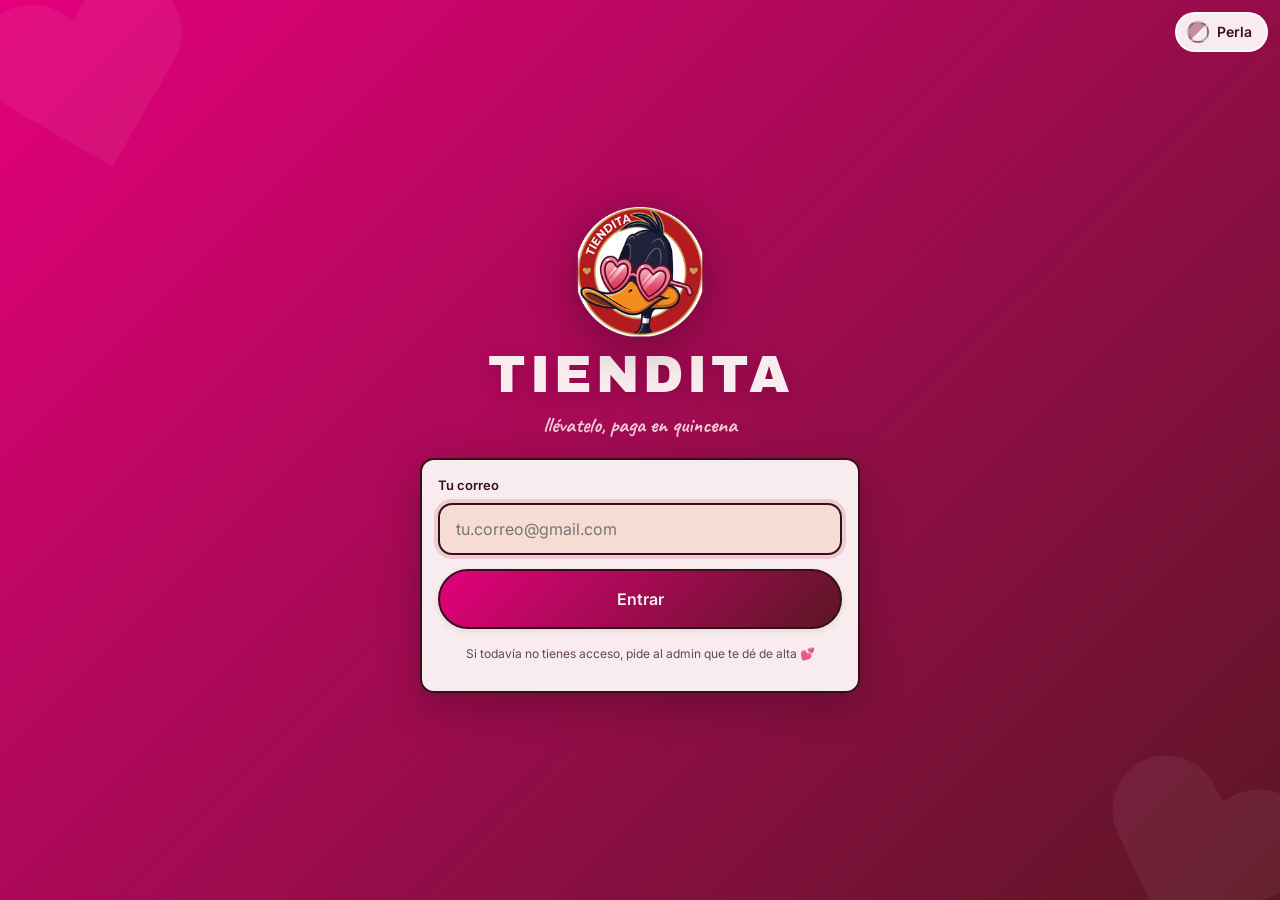
==== docs/index.html @ c00f92b4 "Boton Color como toggle directo Perla/Diamante Co-Authored-By: Claude Sonnet 5.5 <noreply@anthropic." ====
<!DOCTYPE html>
<html lang="es-MX">
<head>
  <meta charset="UTF-8">
  <meta name="color-scheme" content="only light">
  <meta name="darkreader-lock">
  <meta name="viewport" content="width=device-width, initial-scale=1, viewport-fit=cover">
  <meta name="theme-color" content="#5B1624">
  <meta name="description" content="Tiendita - acceso para empleados">
  <title>Tiendita</title>
  <link rel="manifest" href="./manifest.json">
  <link rel="icon" type="image/png" href="./logo-192.png">
  <link rel="apple-touch-icon" href="./logo-180.png">
  <link rel="stylesheet" href="./styles.css?v=20" data-tema-css="perla">
  <link rel="stylesheet" href="./styles-diamante.css?v=20" data-tema-css="diamante" media="not all">
  <script src="./tema.js?v=2"></script>
</head>
<body>
  <span data-tema-boton data-flotante></span>

  <div class="login">

    <div class="login__brand">
      <img src="./logo-192.png" alt="" class="login__logo">
      <div class="login__name">TIENDITA</div>
      <div class="login__tagline">llévatelo, paga en quincena</div>
    </div>

    <div class="card login__card">

      <div id="errorBox" class="login__error"></div>

      <label for="email" class="label">Tu correo</label>
      <input
        id="email"
        type="email"
        class="input"
        placeholder="tu.correo@gmail.com"
        autocomplete="email"
        inputmode="email"
        spellcheck="false"
        autocapitalize="off">

      <div id="claveCaja" hidden>
        <div style="height:14px"></div>
        <label for="clave" class="label">Contraseña</label>
        <input id="clave" type="password" class="input" autocomplete="current-password">
      </div>

      <div style="height:14px"></div>

      <button id="btnLogin" class="btn btn--rojo btn--big btn--full">
        Entrar
      </button>

      <p class="login__hint">
        Si todavía no tienes acceso, pide al admin que te dé de alta 💕
      </p>
    </div>

  </div>

  <script src="./api.js?v=12"></script>
  <script src="./app.js?v=13"></script>
  <script>
    tiendita.redirectIfLogged();

    const input    = document.getElementById('email');
    const btn      = document.getElementById('btnLogin');
    const errorBox = document.getElementById('errorBox');
    const claveCaja  = document.getElementById('claveCaja');
    const claveInput = document.getElementById('clave');

    function showError(msg) {
      errorBox.textContent = msg;
      errorBox.classList.add('is-visible');
      input.classList.add('input--error');
    }
    function clearError() {
      errorBox.classList.remove('is-visible');
      input.classList.remove('input--error');
    }

    async function intentarLogin() {
      const email = input.value.trim().toLowerCase();
      if (!email || !email.includes('@') || !email.includes('.')) {
        showError('Pon un correo válido.');
        return;
      }
      clearError();
      btn.disabled = true;
      const originalText = btn.textContent;
      btn.textContent = 'Entrando...';

      const clave = claveInput.value;
      const res = await api.login(email, clave || undefined);

      if (!res.ok && res.code === 'NEEDS_PIN') {
        // Correo de administración: pide la contraseña en la misma pantalla.
        claveCaja.hidden = false;
        claveInput.focus();
        btn.disabled = false;
        btn.textContent = originalText;
        return;
      }
      if (res.ok && res.usuario && res.usuario.rol === 'admin' && res.token) {
        // Admin: entra al panel de administración.
        try {
          localStorage.setItem('tiendita.sesion.v2', JSON.stringify({ token: res.token, usuario: res.usuario, permisos: res.permisos || [] }));
        } catch (_) {}
        try { tiendita.setSession(res.usuario); } catch (_) {}
        try { TiendiTema.alEntrar(res.usuario.correo); } catch (_) {}
        window.location.href = './admin/';
      } else if (res.ok) {
        tiendita.setSession(res.usuario);
        try { TiendiTema.alEntrar(res.usuario.correo); } catch (_) {}
        window.location.href = './catalogo.html';
      } else {
        showError(res.error || 'No se pudo iniciar sesión.');
        btn.disabled = false;
        btn.textContent = originalText;
      }
    }

    btn.addEventListener('click', intentarLogin);
    input.addEventListener('keydown', (e) => { if (e.key === 'Enter') intentarLogin(); });
    claveInput.addEventListener('keydown', (e) => { if (e.key === 'Enter') intentarLogin(); });
    input.addEventListener('input', clearError);
    input.focus();
  </script>

</body>
</html>
---- docs/styles.css ----
/* ============================================================
   TIENDITA — Sistema de estilos v2
   Paleta rebalanceada: rosa protagonista, rojo de acento, fondos crema rosado
   Display: Archivo Black (chunky)
   Script:  Caveat (acentos cute, taglines)
   Body:    Inter
   Responsive: mobile-first, 640px tablet, 1024px desktop
   Safe-area: env() insets para iPhone
   ============================================================ */

@import url('https://fonts.googleapis.com/css2?family=Archivo+Black&family=Caveat:wght@500;700&family=Inter:wght@400;500;600;700&display=swap');

:root {
  /* paleta */
  --rojo:        #E62027;
  --rojo-dark:   #B0181E;
  --rosa:        #FF6B9D;
  --rosa-light:  #FFB3C1;
  --rosa-soft:   #FFD6E0;
  --rosa-cream:  #FFF1F4;
  --rosa-text:   #4B1528;
  --vino:        #6B0F2A;
  --negro:       #1A1A1A;
  --gris:        #6B7280;
  --gris-claro:  #F3F4F6;
  --blanco:      #FFFFFF;
  --crema:       #FFFAFB;
  --warn:        #FCD34D;
  --warn-text:   #92400E;
  --ok:          #10B981;

  /* gradientes */
  --grad-hero:    linear-gradient(135deg, #FF6B9D 0%, #E62027 100%);
  --grad-rosa:    linear-gradient(135deg, #FFB3C1 0%, #FF6B9D 100%);
  --grad-bg:      linear-gradient(180deg, #FFFAFB 0%, #FFF1F4 100%);
  --grad-card:    linear-gradient(180deg, #FFFFFF 0%, #FFFAFB 100%);

  /* sombras */
  --shadow-sm:    0 2px 6px rgba(255, 107, 157, 0.10);
  --shadow-md:    0 6px 18px rgba(255, 107, 157, 0.15);
  --shadow-pop:   0 8px 28px rgba(255, 107, 157, 0.28);
  --shadow-red:   0 8px 24px rgba(230, 32, 39, 0.20);

  /* tipografias */
  --fuente-display: 'Archivo Black', 'Anton', system-ui, sans-serif;
  --fuente-script:  'Caveat', cursive;
  --fuente-body:    'Inter', system-ui, -apple-system, sans-serif;

  /* radios */
  --r-sm:   8px;
  --r-md:   14px;
  --r-lg:   22px;
  --r-pill: 999px;

  /* espacios */
  --s-1:  4px;
  --s-2:  8px;
  --s-3:  12px;
  --s-4:  16px;
  --s-5:  24px;
  --s-6:  32px;
  --s-7:  48px;

  /* safe area */
  --safe-top:    env(safe-area-inset-top, 0px);
  --safe-bottom: env(safe-area-inset-bottom, 0px);
  --safe-left:   env(safe-area-inset-left, 0px);
  --safe-right:  env(safe-area-inset-right, 0px);
}

/* ---- reset ---- */
*, *::before, *::after { box-sizing: border-box; }
html, body { margin: 0; padding: 0; }
body {
  font-family: var(--fuente-body);
  font-size: 16px;
  line-height: 1.5;
  color: var(--negro);
  background: var(--grad-bg);
  background-attachment: fixed;
  -webkit-font-smoothing: antialiased;
  text-rendering: optimizeLegibility;
}
img, svg { max-width: 100%; display: block; }
button { font: inherit; cursor: pointer; background: none; border: none; color: inherit; }
input, textarea, select, button { font-family: inherit; }
a { color: inherit; }

.script { font-family: var(--fuente-script); font-weight: 700; line-height: 1; }
.display {
  font-family: var(--fuente-display);
  letter-spacing: 0.5px;
  font-weight: normal;
  line-height: 1;
}

/* ============================================================
   LAYOUT BASE
   ============================================================ */

.page {
  min-height: 100dvh;
  display: flex;
  flex-direction: column;
}

/* ---- header con gradiente rosa→rojo ---- */
.app-header {
  background: var(--grad-hero);
  border-bottom: 3px solid var(--negro);
  padding: calc(var(--safe-top) + var(--s-3)) var(--s-4) var(--s-3);
  display: flex;
  align-items: center;
  justify-content: space-between;
  gap: var(--s-3);
  position: sticky;
  top: 0;
  z-index: 10;
  box-shadow: var(--shadow-red);
}
.app-header__brand {
  display: flex;
  align-items: center;
  gap: var(--s-2);
  color: var(--blanco);
  text-decoration: none;
  flex-shrink: 0;
}

/* tabs de navegación en el header (visibles en todas las pantallas) */
.app-header__nav {
  display: flex;
  gap: 4px;
  margin-left: auto;
  margin-right: var(--s-3);
}
.app-header__tab {
  padding: 8px 14px;
  border-radius: var(--r-pill);
  font-size: 13px;
  font-weight: 600;
  color: var(--blanco);
  text-decoration: none;
  background: transparent;
  border: 2px solid transparent;
  transition: background 0.15s ease, border-color 0.15s ease;
  white-space: nowrap;
}
.app-header__tab:hover {
  background: rgba(255, 255, 255, 0.15);
}
.app-header__tab--active {
  background: var(--blanco);
  color: var(--vino);
  border-color: var(--blanco);
}
@media (max-width: 480px) {
  /* en móvil chico esconde las tabs (queda el bottomnav) */
  .app-header__nav { display: none; }
}
.app-header__logo {
  width: 40px;
  height: 40px;
  flex-shrink: 0;
}
.app-header__name {
  font-family: var(--fuente-display);
  color: var(--blanco);
  font-size: 22px;
  letter-spacing: 2px;
}
.app-header__heart {
  color: var(--rosa-soft);
  font-size: 22px;
  line-height: 1;
  animation: heartbeat 1.6s ease-in-out infinite;
}
@keyframes heartbeat {
  0%, 100%  { transform: scale(1); }
  10%, 30%  { transform: scale(1.15); }
  20%       { transform: scale(0.95); }
}
.app-header__actions {
  display: flex;
  align-items: center;
  gap: var(--s-2);
}

/* pills (usuario, deuda, status) */
.pill {
  display: inline-flex;
  align-items: center;
  gap: var(--s-1);
  padding: 5px 12px;
  border-radius: var(--r-pill);
  font-size: 12px;
  font-weight: 500;
  background: var(--blanco);
  color: var(--negro);
  border: 2px solid var(--negro);
}
.pill--rosa     { background: var(--rosa-soft); color: var(--vino); }
.pill--blanca   { background: var(--blanco); color: var(--vino); border-color: var(--blanco); }
.pill--negro    { background: var(--negro); color: var(--blanco); }
.pill--warn     { background: var(--warn); color: var(--warn-text); }

/* ---- main ---- */
.app-main {
  flex: 1;
  padding: var(--s-4);
  padding-left:  max(var(--s-4), var(--safe-left));
  padding-right: max(var(--s-4), var(--safe-right));
}

/* ---- bottom nav (mobile/tablet) ---- */
.app-bottomnav {
  position: sticky;
  bottom: 0;
  background: var(--blanco);
  border-top: 3px solid var(--negro);
  padding: var(--s-2) var(--s-2) calc(var(--safe-bottom) + var(--s-2));
  display: flex;
  justify-content: space-around;
  gap: var(--s-2);
  z-index: 10;
}
.app-bottomnav__item {
  flex: 1;
  text-align: center;
  text-decoration: none;
  color: var(--negro);
  padding: var(--s-2);
  border-radius: var(--r-md);
  font-size: 12px;
  font-weight: 500;
  transition: background 0.15s ease;
}
.app-bottomnav__item:hover { background: var(--rosa-cream); }
.app-bottomnav__item--active {
  background: var(--grad-hero);
  color: var(--blanco);
}
.app-bottomnav__ico { font-size: 22px; display: block; margin-bottom: 2px; }

/* ============================================================
   COMPONENTES
   ============================================================ */

.card {
  background: var(--blanco);
  border: 2px solid var(--negro);
  border-radius: var(--r-md);
  padding: var(--s-4);
  box-shadow: var(--shadow-sm);
}
.card--soft { background: var(--rosa-cream); }

/* ---- botones ---- */
.btn {
  display: inline-flex;
  align-items: center;
  justify-content: center;
  gap: var(--s-2);
  padding: 12px 20px;
  border-radius: var(--r-pill);
  border: 2px solid var(--negro);
  background: var(--blanco);
  color: var(--negro);
  font-weight: 600;
  font-size: 14px;
  text-decoration: none;
  transition: transform 0.12s ease, box-shadow 0.12s ease;
  white-space: nowrap;
  position: relative;
}
.btn:hover     { transform: translateY(-2px); box-shadow: var(--shadow-md); }
.btn:active    { transform: translateY(0); }
.btn:disabled  { opacity: 0.5; cursor: not-allowed; transform: none; box-shadow: none; }

.btn--primary  {
  background: var(--grad-rosa);
  color: var(--rosa-text);
  box-shadow: var(--shadow-sm);
}
.btn--primary:hover { box-shadow: var(--shadow-pop); }

.btn--rojo     {
  background: var(--grad-hero);
  color: var(--blanco);
  box-shadow: var(--shadow-sm);
}
.btn--rojo:hover { box-shadow: var(--shadow-red); }

.btn--big      { padding: 16px 28px; font-size: 16px; }
.btn--full     { width: 100%; }
.btn--ghost    { background: transparent; box-shadow: none; }
.btn--tiny     { padding: 6px 14px; font-size: 12px; }

/* ---- input ---- */
.input {
  width: 100%;
  padding: 14px 16px;
  border-radius: var(--r-md);
  border: 2px solid var(--negro);
  background: var(--blanco);
  font-size: 16px; /* evita zoom en iOS */
  color: var(--negro);
  transition: box-shadow 0.15s ease, background 0.15s ease;
}
.input:focus {
  outline: none;
  background: var(--rosa-cream);
  box-shadow: 0 0 0 4px var(--rosa-soft);
}
.input--error {
  border-color: var(--rojo);
  background: #FEF2F2;
}
.label {
  display: block;
  font-size: 13px;
  font-weight: 600;
  margin-bottom: var(--s-2);
  color: var(--negro);
}

/* ---- toast ---- */
.toast {
  position: fixed;
  bottom: calc(var(--safe-bottom) + 90px);
  left: 50%;
  transform: translateX(-50%) translateY(20px);
  padding: 12px 22px;
  border-radius: var(--r-pill);
  background: var(--negro);
  color: var(--blanco);
  font-weight: 500;
  font-size: 14px;
  opacity: 0;
  transition: opacity 0.3s ease, transform 0.3s ease;
  z-index: 100;
  max-width: 90vw;
  text-align: center;
  box-shadow: var(--shadow-md);
}
.toast--visible { opacity: 1; transform: translateX(-50%) translateY(0); }
.toast--error   { background: var(--rojo); }
.toast--warn    { background: var(--warn); color: var(--warn-text); }
.toast--ok      { background: var(--negro); }

/* ---- indicador online/offline ---- */
.net-banner {
  position: fixed;
  top: calc(var(--safe-top) + 8px);
  left: 50%;
  transform: translateX(-50%) translateY(-100px);
  padding: 8px 16px;
  border-radius: var(--r-pill);
  background: var(--warn);
  color: var(--warn-text);
  font-size: 13px;
  font-weight: 600;
  z-index: 200;
  transition: transform 0.3s ease;
  border: 2px solid var(--negro);
}
.net-banner.is-visible { transform: translateX(-50%) translateY(0); }

/* ============================================================
   PANTALLA LOGIN
   ============================================================ */

.login {
  flex: 1;
  display: flex;
  flex-direction: column;
  justify-content: center;
  align-items: center;
  padding: var(--s-5) var(--s-4);
  padding-top: calc(var(--safe-top) + var(--s-5));
  padding-bottom: calc(var(--safe-bottom) + var(--s-5));
  background: var(--grad-hero);
  min-height: 100dvh;
  position: relative;
  overflow: hidden;
}
/* decoración: corazones de fondo sutilísimos */
.login::before, .login::after {
  content: '♥';
  position: absolute;
  color: rgba(255, 255, 255, 0.06);
  font-size: 240px;
  line-height: 1;
}
.login::before { top: -40px; left: -30px; transform: rotate(-15deg); }
.login::after  { bottom: -80px; right: -40px; transform: rotate(20deg); }

.login__brand {
  text-align: center;
  margin-bottom: var(--s-6);
  position: relative;
  z-index: 1;
}
.login__logo {
  width: 150px;
  height: 150px;
  margin: 0 auto var(--s-4);
  filter: drop-shadow(0 8px 24px rgba(0, 0, 0, 0.35));
  animation: float 4s ease-in-out infinite;
}
@keyframes float {
  0%, 100% { transform: translateY(0); }
  50%      { transform: translateY(-8px); }
}
.login__name {
  font-family: var(--fuente-display);
  color: var(--blanco);
  font-size: 52px;
  letter-spacing: 4px;
  line-height: 1;
  text-shadow: 0 4px 16px rgba(0, 0, 0, 0.15);
}
.login__tagline {
  color: var(--rosa-soft);
  font-family: var(--fuente-script);
  font-size: 26px;
  font-weight: 700;
  margin-top: var(--s-3);
}
.login__card {
  width: 100%;
  max-width: 380px;
  position: relative;
  z-index: 1;
  box-shadow: 0 12px 40px rgba(0, 0, 0, 0.25);
}
.login__error {
  background: #FEF2F2;
  border: 2px solid var(--rojo-dark);
  color: var(--rojo-dark);
  padding: var(--s-3);
  border-radius: var(--r-md);
  font-size: 14px;
  margin-bottom: var(--s-3);
  display: none;
  font-weight: 500;
}
.login__error.is-visible { display: block; }
.login__hint {
  font-size: 12px;
  color: var(--gris);
  margin-top: var(--s-4);
  text-align: center;
  line-height: 1.5;
}

/* ============================================================
   PANTALLA CATALOGO
   ============================================================ */

.catalogo-top {
  display: flex;
  flex-direction: column;
  gap: var(--s-3);
  margin-bottom: var(--s-4);
}
.catalogo__title {
  font-family: var(--fuente-display);
  font-size: 26px;
  letter-spacing: 1px;
  margin: 0;
  display: flex;
  align-items: baseline;
  gap: var(--s-2);
}
.catalogo__title-script {
  font-family: var(--fuente-script);
  font-size: 24px;
  color: var(--rosa);
  letter-spacing: 0;
}

.search-bar {
  position: relative;
}
.search-bar input {
  width: 100%;
  padding: 12px 16px 12px 44px;
  border-radius: var(--r-pill);
  border: 2px solid var(--negro);
  font-size: 15px;
  background: var(--blanco);
}
.search-bar input:focus {
  outline: none;
  background: var(--rosa-cream);
  box-shadow: 0 0 0 4px var(--rosa-soft);
}
.search-bar__icon {
  position: absolute;
  left: 16px;
  top: 50%;
  transform: translateY(-50%);
  font-size: 18px;
  color: var(--gris);
  pointer-events: none;
}

.catalogo__filtros {
  display: flex;
  gap: var(--s-2);
  overflow-x: auto;
  padding-bottom: var(--s-2);
  margin: 0 calc(-1 * var(--s-4));
  padding-left: var(--s-4);
  padding-right: var(--s-4);
  scrollbar-width: none;
}
.catalogo__filtros::-webkit-scrollbar { display: none; }
.chip {
  padding: 7px 16px;
  border-radius: var(--r-pill);
  border: 2px solid var(--negro);
  background: var(--blanco);
  color: var(--negro);
  font-size: 13px;
  font-weight: 600;
  white-space: nowrap;
  cursor: pointer;
  transition: all 0.15s ease;
}
.chip:hover    { background: var(--rosa-cream); }
.chip--active  { background: var(--negro); color: var(--blanco); }

.catalogo {
  display: grid;
  grid-template-columns: repeat(auto-fill, minmax(260px, 1fr));
  gap: var(--s-3);
  padding-bottom: 110px;
}

.product {
  background: var(--grad-card);
  border: 2px solid var(--negro);
  border-radius: var(--r-md);
  padding: var(--s-3);
  display: flex;
  gap: var(--s-3);
  align-items: center;
  position: relative;
  transition: transform 0.15s ease, box-shadow 0.15s ease;
}
.product:hover {
  transform: translateY(-2px);
  box-shadow: var(--shadow-md);
}
.product__icon {
  width: 56px;
  height: 56px;
  border-radius: var(--r-md);
  display: flex;
  align-items: center;
  justify-content: center;
  flex-shrink: 0;
  font-size: 30px;
  border: 2px solid var(--negro);
}
.product__icon--rojo  { background: var(--grad-hero); color: var(--blanco); }
.product__icon--rosa  { background: var(--grad-rosa); color: var(--rosa-text); }
.product__info { flex: 1; min-width: 0; }
.product__name {
  font-weight: 600;
  font-size: 14px;
  line-height: 1.3;
}
.product__meta {
  font-size: 11px;
  color: var(--gris);
  margin-top: 3px;
  font-weight: 500;
}
.product__meta--bajo    { color: var(--rojo); }
.product__meta--agotado { color: var(--gris); }

.product__badge {
  position: absolute;
  top: -8px;
  left: 12px;
  font-family: var(--fuente-display);
  font-size: 10px;
  letter-spacing: 1px;
  padding: 3px 10px;
  border-radius: var(--r-pill);
  border: 2px solid var(--negro);
  background: var(--warn);
  color: var(--warn-text);
}
.product__badge--agotado { background: var(--gris-claro); color: var(--gris); }

.product__action {
  display: flex;
  flex-direction: column;
  align-items: flex-end;
  gap: var(--s-1);
}
.product__price {
  font-family: var(--fuente-display);
  font-size: 22px;
  color: var(--rojo);
  line-height: 1;
}

/* animacion bounce al "Llevar" */
@keyframes bounce {
  0%   { transform: scale(1); }
  50%  { transform: scale(1.12); }
  100% { transform: scale(1); }
}
.btn--bounce { animation: bounce 0.35s ease; }

/* ---- skeleton loaders ---- */
.skeleton {
  background: linear-gradient(90deg, var(--rosa-cream) 0%, var(--rosa-soft) 50%, var(--rosa-cream) 100%);
  background-size: 200% 100%;
  animation: shimmer 1.4s infinite;
  border-radius: var(--r-md);
}
@keyframes shimmer {
  0%   { background-position: 200% 0; }
  100% { background-position: -200% 0; }
}
.product-skeleton {
  background: var(--blanco);
  border: 2px solid var(--negro);
  border-radius: var(--r-md);
  padding: var(--s-3);
  display: flex;
  gap: var(--s-3);
  align-items: center;
}
.product-skeleton__icon { width: 56px; height: 56px; border-radius: var(--r-md); }
.product-skeleton__info { flex: 1; }
.product-skeleton__line { height: 12px; margin-bottom: 6px; border-radius: 4px; }
.product-skeleton__line--short { width: 50%; }
.product-skeleton__price { width: 60px; height: 24px; border-radius: 4px; }

/* ---- carrito flotante ---- */
.cart-bar {
  position: fixed;
  bottom: calc(var(--safe-bottom) + var(--s-3));
  left: var(--s-3);
  right: var(--s-3);
  background: var(--negro);
  border-radius: var(--r-md);
  padding: var(--s-3) var(--s-4);
  display: flex;
  justify-content: space-between;
  align-items: center;
  gap: var(--s-3);
  z-index: 20;
  border: 2px solid var(--negro);
  transform: translateY(160%);
  transition: transform 0.3s cubic-bezier(0.22, 1.5, 0.36, 1);
  box-shadow: var(--shadow-pop);
}
.cart-bar.is-visible { transform: translateY(0); }
.cart-bar__label {
  color: var(--rosa-soft);
  font-size: 11px;
  font-weight: 600;
  letter-spacing: 1.5px;
  text-transform: uppercase;
}
.cart-bar__total {
  font-family: var(--fuente-display);
  color: var(--blanco);
  font-size: 24px;
  line-height: 1;
  margin-top: 2px;
}

/* ---- modal carrito (bottom sheet) ---- */
.sheet-backdrop {
  position: fixed;
  inset: 0;
  background: rgba(26, 26, 26, 0.55);
  z-index: 50;
  display: none;
  align-items: flex-end;
  justify-content: center;
  backdrop-filter: blur(2px);
  -webkit-backdrop-filter: blur(2px);
}
.sheet-backdrop.is-visible { display: flex; }
.sheet {
  background: var(--blanco);
  border-top-left-radius: var(--r-lg);
  border-top-right-radius: var(--r-lg);
  border-top: 3px solid var(--negro);
  width: 100%;
  max-width: 600px;
  max-height: 85dvh;
  overflow-y: auto;
  padding: var(--s-5) var(--s-4) calc(var(--safe-bottom) + var(--s-4));
  animation: slide-up 0.28s cubic-bezier(0.22, 1.5, 0.36, 1);
}
@keyframes slide-up {
  from { transform: translateY(100%); }
  to   { transform: translateY(0); }
}
.sheet__title {
  font-family: var(--fuente-display);
  font-size: 24px;
  margin: 0 0 var(--s-4);
  letter-spacing: 1px;
  display: flex;
  align-items: baseline;
  gap: var(--s-2);
}
.sheet__title-script {
  font-family: var(--fuente-script);
  font-size: 22px;
  color: var(--rosa);
  letter-spacing: 0;
}
.sheet__item {
  display: flex;
  justify-content: space-between;
  align-items: center;
  padding: var(--s-3) 0;
  border-bottom: 1px dashed var(--rosa-light);
}
.sheet__item:last-of-type { border-bottom: none; }
.sheet__qty {
  display: flex;
  align-items: center;
  gap: var(--s-2);
}
.sheet__qty-btn {
  width: 34px;
  height: 34px;
  border-radius: var(--r-pill);
  border: 2px solid var(--negro);
  background: var(--blanco);
  font-size: 18px;
  font-weight: 600;
  display: inline-flex;
  align-items: center;
  justify-content: center;
  transition: background 0.15s ease;
}
.sheet__qty-btn:hover { background: var(--rosa-cream); }
.sheet__total {
  display: flex;
  justify-content: space-between;
  align-items: baseline;
  padding: var(--s-4) var(--s-3);
  margin-top: var(--s-3);
  background: var(--rosa-cream);
  border: 2px solid var(--negro);
  border-radius: var(--r-md);
}
.sheet__total-label { font-weight: 600; font-size: 14px; }
.sheet__total-value {
  font-family: var(--fuente-display);
  font-size: 30px;
  color: var(--rojo);
}

/* ============================================================
   PANTALLA PERFIL
   ============================================================ */

.perfil__hero {
  background: var(--grad-hero);
  color: var(--blanco);
  border-radius: var(--r-md);
  padding: var(--s-5) var(--s-4);
  margin-bottom: var(--s-4);
  border: 2px solid var(--negro);
  position: relative;
  overflow: hidden;
  box-shadow: var(--shadow-red);
}
.perfil__hero::before {
  content: '♥';
  position: absolute;
  top: -20px;
  right: -10px;
  font-size: 140px;
  color: rgba(255, 255, 255, 0.10);
  line-height: 1;
}
.perfil__greet {
  font-family: var(--fuente-script);
  font-size: 22px;
  color: var(--rosa-soft);
  margin-bottom: 4px;
  position: relative;
  z-index: 1;
}
.perfil__nombre {
  font-family: var(--fuente-display);
  font-size: 30px;
  letter-spacing: 1px;
  margin: 0 0 var(--s-1);
  position: relative;
  z-index: 1;
}
.perfil__correo {
  font-size: 13px;
  opacity: 0.92;
  position: relative;
  z-index: 1;
}

.debt {
  margin-bottom: 0;
}
.debt__label {
  font-size: 11px;
  font-weight: 600;
  letter-spacing: 1.5px;
  text-transform: uppercase;
  color: var(--gris);
  margin-bottom: var(--s-1);
}
.debt__value {
  font-family: var(--fuente-display);
  font-size: 40px;
  color: var(--rojo);
  line-height: 1;
}
.debt__value--cero { color: var(--ok); }
.debt__limit {
  font-size: 13px;
  color: var(--gris);
  margin-top: var(--s-2);
}
.debt__bar {
  height: 14px;
  background: var(--rosa-cream);
  border-radius: var(--r-pill);
  border: 2px solid var(--negro);
  overflow: hidden;
  margin-top: var(--s-3);
}
.debt__bar-fill {
  height: 100%;
  background: var(--grad-rosa);
  transition: width 0.6s cubic-bezier(0.22, 1, 0.36, 1);
}
.debt__bar-fill--alto { background: var(--grad-hero); }
.debt__note {
  font-size: 13px;
  color: var(--gris);
  margin-top: var(--s-3);
  line-height: 1.5;
}
.debt__note--cerca {
  background: #FEF3C7;
  border: 2px solid var(--warn);
  color: var(--warn-text);
  padding: 10px 14px;
  border-radius: var(--r-md);
  font-weight: 500;
}

/* Stats grid (Total gastado / Este mes / Favorito) */
.stats {
  display: grid;
  grid-template-columns: repeat(3, 1fr);
  gap: var(--s-2);
  margin-top: var(--s-4);
  padding-top: var(--s-3);
  border-top: 1px dashed var(--rosa-light);
}
.stat {
  text-align: center;
  padding: var(--s-2);
  background: var(--rosa-cream);
  border-radius: var(--r-md);
  border: 1px solid var(--rosa-soft);
}
.stat__label {
  font-size: 10px;
  font-weight: 600;
  letter-spacing: 1px;
  text-transform: uppercase;
  color: var(--gris);
  margin-bottom: 4px;
}
.stat__value {
  font-family: var(--fuente-display);
  font-size: 18px;
  color: var(--rojo);
  line-height: 1.1;
}
.stat__value--small { font-size: 12px; font-family: var(--fuente-body); font-weight: 600; color: var(--negro); }

.section-title {
  font-family: var(--fuente-display);
  font-size: 20px;
  margin: var(--s-5) 0 var(--s-3);
  letter-spacing: 1px;
  display: flex;
  align-items: baseline;
  gap: var(--s-2);
}
.section-title-script {
  font-family: var(--fuente-script);
  font-size: 22px;
  color: var(--rosa);
  letter-spacing: 0;
}

.history__item {
  background: var(--blanco);
  border: 2px solid var(--negro);
  border-radius: var(--r-md);
  padding: var(--s-3);
  margin-bottom: var(--s-2);
  display: flex;
  justify-content: space-between;
  align-items: center;
  gap: var(--s-3);
  transition: transform 0.15s ease;
}
.history__item:hover { transform: translateX(2px); }
.history__producto { font-weight: 600; font-size: 14px; }
.history__fecha    { font-size: 11px; color: var(--gris); margin-top: 2px; }
.history__monto {
  font-family: var(--fuente-display);
  color: var(--rojo);
  font-size: 18px;
}

/* ---- formulario sugerencia ---- */
.sugerencia-form select,
.sugerencia-form textarea {
  width: 100%;
  padding: 12px 14px;
  border-radius: var(--r-md);
  border: 2px solid var(--negro);
  font-size: 16px;
  background: var(--blanco);
  font-family: inherit;
  color: var(--negro);
}
.sugerencia-form select:focus,
.sugerencia-form textarea:focus {
  outline: none;
  background: var(--rosa-cream);
  box-shadow: 0 0 0 3px var(--rosa-soft);
}
.sugerencia-form select { margin-bottom: var(--s-3); }
.sugerencia-form textarea { min-height: 90px; resize: vertical; }
.stars {
  display: flex;
  gap: 6px;
  margin: var(--s-3) 0 var(--s-4);
}
.star {
  font-size: 30px;
  color: var(--gris-claro);
  cursor: pointer;
  user-select: none;
  line-height: 1;
  transition: transform 0.12s ease;
}
.star:hover { transform: scale(1.15); }
.star--on { color: var(--rosa); }

/* ============================================================
   BOT (chat embebido)
   ============================================================ */

.bot-fab {
  position: fixed;
  bottom: calc(var(--safe-bottom) + 95px);
  right: var(--s-4);
  width: 56px;
  height: 56px;
  border-radius: var(--r-pill);
  background: var(--grad-rosa);
  color: var(--rosa-text);
  border: 2px solid var(--negro);
  font-size: 24px;
  display: flex;
  align-items: center;
  justify-content: center;
  z-index: 30;
  box-shadow: var(--shadow-pop);
  transition: transform 0.15s ease;
}
.bot-fab:hover { transform: scale(1.08); }
.bot-panel {
  position: fixed;
  bottom: calc(var(--safe-bottom) + var(--s-3));
  right: var(--s-3);
  left: var(--s-3);
  max-width: 420px;
  margin-left: auto;
  background: var(--blanco);
  border: 2px solid var(--negro);
  border-radius: var(--r-md);
  z-index: 40;
  display: none;
  flex-direction: column;
  max-height: 70dvh;
  box-shadow: var(--shadow-pop);
}
.bot-panel.is-visible { display: flex; animation: slide-up 0.25s ease; }
.bot-panel__head {
  background: var(--grad-hero);
  color: var(--blanco);
  padding: var(--s-3);
  border-top-left-radius: var(--r-md);
  border-top-right-radius: var(--r-md);
  display: flex;
  justify-content: space-between;
  align-items: center;
}
.bot-panel__title {
  font-family: var(--fuente-display);
  letter-spacing: 1px;
}
.bot-panel__close {
  background: transparent;
  border: none;
  color: var(--blanco);
  font-size: 24px;
  padding: 0 6px;
}
.bot-panel__log {
  flex: 1;
  overflow-y: auto;
  padding: var(--s-3);
  background: var(--crema);
}
.bot-msg {
  max-width: 85%;
  padding: 10px 14px;
  border-radius: var(--r-md);
  margin-bottom: var(--s-2);
  font-size: 14px;
  white-space: pre-wrap;
  line-height: 1.45;
}
.bot-msg--bot   {
  background: var(--blanco);
  border: 2px solid var(--negro);
  border-bottom-left-radius: 4px;
}
.bot-msg--user  {
  background: var(--grad-rosa);
  color: var(--rosa-text);
  margin-left: auto;
  border: 2px solid var(--negro);
  border-bottom-right-radius: 4px;
}
.bot-panel__form {
  display: flex;
  gap: var(--s-2);
  padding: var(--s-3);
  border-top: 2px solid var(--negro);
  background: var(--blanco);
}
.bot-panel__form input {
  flex: 1;
  padding: 10px 14px;
  border-radius: var(--r-pill);
  border: 2px solid var(--negro);
  font-size: 14px;
}
.bot-panel__form input:focus {
  outline: none;
  background: var(--rosa-cream);
  box-shadow: 0 0 0 3px var(--rosa-soft);
}
.bot-panel__form button {
  width: 44px;
  height: 44px;
  border-radius: var(--r-pill);
  border: 2px solid var(--negro);
  background: var(--grad-rosa);
  color: var(--rosa-text);
  font-size: 18px;
  font-weight: 700;
}

/* ============================================================
   CONFETTI (al confirmar compra)
   ============================================================ */

.confetti-wrap {
  position: fixed;
  inset: 0;
  pointer-events: none;
  z-index: 200;
  overflow: hidden;
}
.confetti-piece {
  position: absolute;
  width: 10px;
  height: 14px;
  top: -20px;
  animation: confetti-fall linear forwards;
}
@keyframes confetti-fall {
  0%   { transform: translateY(0) rotate(0deg);   opacity: 1; }
  100% { transform: translateY(110vh) rotate(720deg); opacity: 0; }
}

/* ============================================================
   ESTADOS / UTILIDADES
   ============================================================ */

.empty {
  text-align: center;
  padding: var(--s-6) var(--s-4);
  color: var(--gris);
}
.empty__icon {
  font-size: 64px;
  margin-bottom: var(--s-3);
  filter: drop-shadow(0 4px 10px rgba(255, 107, 157, 0.3));
}
.empty__title {
  font-family: var(--fuente-display);
  font-size: 20px;
  color: var(--negro);
  letter-spacing: 1px;
}
.empty__sub {
  font-size: 14px;
  margin-top: var(--s-2);
}
.empty__script {
  font-family: var(--fuente-script);
  color: var(--rosa);
  font-size: 22px;
  margin-top: var(--s-2);
}

.spinner {
  width: 36px;
  height: 36px;
  border: 3px solid var(--rosa-soft);
  border-top-color: var(--rosa);
  border-radius: 50%;
  animation: spin 0.8s linear infinite;
  margin: var(--s-5) auto;
}
@keyframes spin { to { transform: rotate(360deg); } }

.hidden { display: none !important; }
.text-center { text-align: center; }

/* ============================================================
   RESPONSIVE — TABLET (640px+)
   ============================================================ */

@media (min-width: 640px) {
  .app-main { padding: var(--s-5); }
  .login__logo { width: 150px; height: 150px; }
  .login__name { font-size: 60px; }

  .product__icon { width: 64px; height: 64px; font-size: 32px; }
  .product__name { font-size: 15px; }
  .product__price { font-size: 24px; }

  .cart-bar { left: auto; right: var(--s-5); width: 380px; }
  .bot-panel { width: 380px; }
}

/* ============================================================
   RESPONSIVE — DESKTOP (1024px+)
   ============================================================ */

@media (min-width: 1024px) {
  .app-main {
    max-width: 1400px;
    margin: 0 auto;
    width: 100%;
    padding: var(--s-4) var(--s-5);
  }
  .app-bottomnav { display: none; }
  .app-header {
    padding-left:  max(var(--s-5), var(--safe-left));
    padding-right: max(var(--s-5), var(--safe-right));
  }

  .catalogo {
    padding-bottom: 0;
  }

  /* Login compacto: el card debe caber en una laptop 13" sin scroll */
  .login {
    padding-top: var(--s-4);
    padding-bottom: var(--s-4);
  }
  .login__logo { width: 130px; height: 130px; margin-bottom: var(--s-3); }
  .login__name { font-size: 52px; }
  .login__tagline { font-size: 22px; margin-top: var(--s-2); }
  .login__brand { margin-bottom: var(--s-4); }
  .login__card { max-width: 440px; }

  .cart-bar { right: max(var(--s-5), calc((100vw - 1400px) / 2 + var(--s-5))); }

  .perfil-grid {
    display: grid;
    grid-template-columns: 1fr 1fr;
    gap: var(--s-4);
    margin-bottom: var(--s-4);
  }
  .perfil-grid > * { min-width: 0; }

  /* Reduce hero/spacing del perfil en desktop */
  .perfil__hero { padding: var(--s-4); margin-bottom: var(--s-3); }
  .perfil__nombre { font-size: 26px; }
  .section-title { margin: var(--s-4) 0 var(--s-2); font-size: 18px; }
}

/* pantallas muy anchas: aprovechar mas ancho */
@media (min-width: 1600px) {
  .app-main { max-width: 1600px; }
}


/* ============================================================
   AJUSTES DE TAMAÑO Y ORDEN (móvil, tablet y escritorio)
   ============================================================ */
/* Botones fáciles de tocar con el dedo */
.product .btn { min-height: 40px; padding: 8px 18px; font-size: 14px; }
.product__name { font-size: 15px; }
.product__meta { font-size: 12px; }
.product__icon { width: 60px; height: 60px; }

/* Un solo menú: arriba en tablet y escritorio, abajo en celular */
@media (max-width: 639px) { .app-header__nav { display: none; } }
@media (min-width: 640px) {
  .app-header__nav { display: flex; }
  .app-bottomnav { display: none; }
  .catalogo { padding-bottom: 110px; }

  /* Productos más grandes: tarjeta vertical */
  .catalogo { grid-template-columns: repeat(auto-fill, minmax(220px, 1fr)); gap: var(--s-4); }
  .product { flex-direction: column; text-align: center; padding: var(--s-4); gap: var(--s-3); }
  .product__icon { width: 92px; height: 92px; font-size: 46px; }
  .product__info { flex: none; width: 100%; }
  .product__name { font-size: 17px; }
  .product__meta { font-size: 13px; }
  .product__action { flex-direction: row; align-items: center; justify-content: space-between; width: 100%; margin-top: auto; }
  .product__price { font-size: 30px; }
  .product .btn { min-height: 44px; padding: 10px 22px; font-size: 15px; }
}

/* ---- Reduced motion ---- */
@media (prefers-reduced-motion: reduce) {
  * { transition-duration: 0.001ms !important; animation-duration: 0.001ms !important; }
}

/* Siempre tema claro: evita que el navegador oscurezca la Tiendita */
:root { color-scheme: only light; }

/* ===== Fondos suaves: menos brillo en pantallas grandes y en celular ===== */
:root {
  --blanco:     #FDF3F5;
  --crema:      #F7E4E9;
  --rosa-cream: #F4DCE3;
  --grad-bg:    linear-gradient(180deg, #F7E4E9 0%, #F1D3DC 100%);
  --grad-card:  linear-gradient(180deg, #FDF3F5 0%, #F9E8ED 100%);
}

/* ===== Tarjetas de producto: más aire y alineación ===== */
.product { gap: var(--s-3); padding: var(--s-4); }
.product__icon { overflow: hidden; }
.product__foto { width: 100%; height: 100%; object-fit: cover; display: block; }
.product__name { font-size: 15px; line-height: 1.3; }
.product__meta { margin-top: 6px; }
@media (min-width: 640px) {
  .catalogo { grid-template-columns: repeat(auto-fill, minmax(240px, 1fr)); gap: 28px 24px; padding-top: 14px; }
  .product { padding: 28px 20px 20px; gap: 16px; }
  .product__icon { width: 112px; height: 112px; font-size: 56px; border-radius: 20px; }
  .product__info { display: flex; flex-direction: column; align-items: center; }
  .product__name { min-height: 44px; display: flex; align-items: center; justify-content: center; font-size: 17px; }
  .product__meta { font-size: 13px; margin-top: 8px; }
  .product__action { border-top: 2px dashed rgba(94,15,36,.25); padding-top: 16px; gap: 12px; }
  .product__badge { top: -12px; left: 50%; transform: translateX(-50%); white-space: nowrap; }
}
@media (max-width: 639px) {
  .catalogo { gap: 16px; padding-top: 12px; }
  .product__icon { width: 72px; height: 72px; font-size: 36px; }
  .product__badge { top: -10px; }
  .product__action { gap: 8px; }
}

/* ===== Catálogo por secciones (sin botones de filtro) ===== */
.catalogo-secciones { display: flex; flex-direction: column; gap: 36px; padding-bottom: 110px; }
.catalogo-secciones .catalogo { padding-bottom: 0; }
.seccion__titulo { display: flex; align-items: center; gap: 10px; margin: 0 0 18px; padding-bottom: 10px; border-bottom: 3px solid var(--negro); font-family: var(--fuente-display); font-size: 22px; letter-spacing: .5px; }
.seccion__titulo small { font: 600 13px var(--fuente-body); background: var(--negro); color: #fff; border-radius: 999px; padding: 2px 10px; }

/* ===== Vida: luz, brillo y movimiento muy suave ===== */
body::before { content: ""; position: fixed; inset: -10%; z-index: -1; pointer-events: none;
  background: radial-gradient(40vmax 40vmax at 12% 8%, rgba(255,107,157,.28), transparent 60%), radial-gradient(46vmax 46vmax at 92% 88%, rgba(230,32,39,.16), transparent 62%), radial-gradient(30vmax 30vmax at 70% 20%, rgba(255,255,255,.45), transparent 60%);
  animation: aurora 38s ease-in-out infinite alternate; }
body::after { content: ""; position: fixed; inset: 0; z-index: -1; pointer-events: none; opacity: .45;
  background: radial-gradient(circle, rgba(255,255,255,.95) 1px, transparent 1.6px) 0 0 / 84px 84px, radial-gradient(circle, rgba(255,255,255,.7) 1px, transparent 1.6px) 42px 42px / 84px 84px;
  animation: titila 7s ease-in-out infinite alternate; }
@keyframes aurora { to { transform: translate3d(-3%, 4%, 0) scale(1.08); } }
@keyframes titila { from { opacity: .2; } to { opacity: .5; } }
.app-header { overflow: hidden; }
.app-header::after { content: ""; position: absolute; top: 0; bottom: 0; left: -30%; width: 22%; pointer-events: none; background: linear-gradient(100deg, transparent, rgba(255,255,255,.3), transparent); transform: skewX(-20deg); animation: brillo 10s ease-in-out infinite; }
@keyframes brillo { 0%, 72% { left: -30%; } 100% { left: 130%; } }
.btn--primary, .btn--rojo { overflow: hidden; }
.btn--primary::after, .btn--rojo::after { content: ""; position: absolute; inset: 0; background: linear-gradient(110deg, transparent 30%, rgba(255,255,255,.55) 50%, transparent 70%); transform: translateX(-130%); transition: transform .6s; pointer-events: none; }
.btn:hover:not(:disabled)::after { transform: translateX(130%); }
.product { transition: transform .18s ease, box-shadow .25s ease; }
.product:hover { box-shadow: 0 14px 34px rgba(255,107,157,.45); }
.product__icon { transition: transform .25s cubic-bezier(.3,1.6,.5,1); }
.product:hover .product__icon { transform: rotate(-5deg) scale(1.08); }
.app-header__tab, .pill, .chip { transition: transform .12s, background .15s; }
.app-header__tab:hover { transform: translateY(-2px); }
@media (prefers-reduced-motion: reduce) { body::before, body::after, .app-header::after { animation: none !important; } }

/* =====================================================================
   PALETA "DULCERÍA DE NOCHE" (A + C): crema cálido y rosa mexicano de día,
   ciruela, mango, menta y lila como acentos. La misma paleta vive en el panel (oscuro).
   ===================================================================== */
:root {
  --rojo: #C9006A;        --rojo-dark: #9E0053;
  --rosa: #FF5FA2;        --rosa-light: #FFB3D5;   --rosa-soft: #FFD3E8;   --rosa-cream: #FFEBDB;
  --rosa-text: #3B0913;   --vino: #5B1624;         --negro: #341118;
  --crema: #FFF4E8;       --blanco: #FFFBF5;
  --warn: #FFB400;        --warn-text: #4A2B00;
  --gris: #77575E;        --gris-claro: #F3E6EC;
  --grad-hero: linear-gradient(135deg, #E4007C 0%, #5B1624 100%);
  --grad-rosa: linear-gradient(135deg, #FFC2DE 0%, #FF5FA2 100%);
  --grad-bg:   linear-gradient(180deg, #FFF4E8 0%, #FBDFD0 100%);
  --grad-card: linear-gradient(180deg, #FFFBF5 0%, #FFF0E2 100%);
  --shadow-sm: 0 2px 6px rgba(91,22,36,.10);
  --shadow-md: 0 6px 18px rgba(228,0,124,.16);
  --shadow-red: 0 8px 24px rgba(91,22,36,.25);
}
html { background: #FBDFD0; }
body::before { background: radial-gradient(40vmax 40vmax at 12% 8%, rgba(255,95,162,.26), transparent 60%), radial-gradient(46vmax 46vmax at 92% 88%, rgba(255,156,176,.30), transparent 62%), radial-gradient(30vmax 30vmax at 70% 20%, rgba(255,180,0,.16), transparent 60%); }
.product:hover { box-shadow: 0 14px 34px rgba(228,0,124,.35); }
.product__icon--rojo { background: linear-gradient(135deg, #E4007C 0%, #5B1624 100%); }
.pill--blanca { background: #FFFBF5; color: #5B1624; border-color: #FFFBF5; }

/* ---------- Auditoría móvil: toques de 44px, letra legible, nada cortado ---------- */
@media (max-width: 639px) {
  .app-header__name { font-size: clamp(18px, 5.4vw, 22px); }
  .app-header__actions { gap: 6px; }
  .pill { min-height: 44px; }
  .search-bar input { font-size: 16px; }
  #cartCount, .stat__label, .debt__label { font-size: 12px; }
  .perfil__hero, .perfil__hero * { overflow-wrap: anywhere; }
  .bot-fab { right: auto; left: 12px; }
}
@media (max-width: 380px) { .app-header__heart { display: none; } }

/* ---------- PERLA Y ROSA EMPOLVADO: blancos con tinte rosado, un foco durazno, destellos fríos ---------- */
:root {
  --blanco: #F8ECEE;  --crema: #F2DFE3;
  --grad-bg:   linear-gradient(180deg, #F6E7EA 0%, #E9C9D1 100%);
  --grad-card: linear-gradient(180deg, #FBF1F3 0%, #F1DADF 100%);
  --rosa-soft: #F0CBD6;  --rosa-cream: #F7DCD3;  --gris-claro: #EBD8DD;
  --warn: #F7B29A;  --warn-text: #4A1D12;
  --polvo: #C98A9B;  --hielo: #EAF6FF;  --gris: #66464D;
}
html { background: #E9C9D1; }
body::before { background: radial-gradient(40vmax 40vmax at 12% 8%, rgba(201,138,155,.34), transparent 60%), radial-gradient(46vmax 46vmax at 92% 88%, rgba(255,95,162,.20), transparent 62%), radial-gradient(30vmax 30vmax at 70% 20%, rgba(247,178,154,.28), transparent 60%); }
.pill--blanca { background: #F8ECEE; color: #5B1624; border-color: #F8ECEE; }
.app-header::after { background: linear-gradient(100deg, transparent, rgba(234,246,255,.42), transparent); }

/* Encabezado angosto: que Deuda, Color y Salir quepan siempre */
@media (max-width: 430px) {
  .app-header { padding-left: 10px; padding-right: 10px; gap: 6px; }
  .app-header__heart { display: none; }
  .app-header__name { font-size: 1.05rem; letter-spacing: .08em; }
  .app-header__logo { width: 34px; height: 34px; }
  .app-header__actions { gap: 6px; flex-shrink: 0; }
  .app-header__actions .pill { padding-left: 10px; padding-right: 10px; }
}
---- docs/styles-diamante.css ----
/* TEMA DIAMANTE: generado con tools/generar_tema_diamante.py. No editar a mano. */
/* ============================================================
   TIENDITA — Sistema de estilos v2
   Paleta rebalanceada: rosa protagonista, rojo de acento, fondos crema rosado
   Display: Archivo Black (chunky)
   Script:  Caveat (acentos cute, taglines)
   Body:    Inter
   Responsive: mobile-first, 640px tablet, 1024px desktop
   Safe-area: env() insets para iPhone
   ============================================================ */

@import url('https://fonts.googleapis.com/css2?family=Archivo+Black&family=Caveat:wght@500;700&family=Inter:wght@400;500;600;700&display=swap');

:root {
  /* paleta */
  --rojo:        #2467BE;
  --rojo-dark:   #1D4B87;
  --rosa:        #76ADF4;
  --rosa-light:  #B9D5F9;
  --rosa-soft:   #D9E8FC;
  --rosa-cream:  #F2F7FE;
  --rosa-text:   #192D47;
  --vino:        #163864;
  --negro:       #1A1A1A;
  --gris:        #6B7280;
  --gris-claro:  #F3F4F6;
  --blanco:      #FFFFFF;
  --crema:       #FFFAFB;
  --warn:        #70C7D9;
  --warn-text:   #286A78;
  --ok:          #10B981;

  /* gradientes */
  --grad-hero:    linear-gradient(135deg, #76ADF4 0%, #2467BE 100%);
  --grad-rosa:    linear-gradient(135deg, #B9D5F9 0%, #76ADF4 100%);
  --grad-bg:      linear-gradient(180deg, #FFFAFB 0%, #F2F7FE 100%);
  --grad-card:    linear-gradient(180deg, #FFFFFF 0%, #FFFAFB 100%);

  /* sombras */
  --shadow-sm:    0 2px 6px rgba(118,173,244, 0.10);
  --shadow-md:    0 6px 18px rgba(118,173,244, 0.15);
  --shadow-pop:   0 8px 28px rgba(118,173,244, 0.28);
  --shadow-red:   0 8px 24px rgba(36,103,190, 0.20);

  /* tipografias */
  --fuente-display: 'Archivo Black', 'Anton', system-ui, sans-serif;
  --fuente-script:  'Caveat', cursive;
  --fuente-body:    'Inter', system-ui, -apple-system, sans-serif;

  /* radios */
  --r-sm:   8px;
  --r-md:   14px;
  --r-lg:   22px;
  --r-pill: 999px;

  /* espacios */
  --s-1:  4px;
  --s-2:  8px;
  --s-3:  12px;
  --s-4:  16px;
  --s-5:  24px;
  --s-6:  32px;
  --s-7:  48px;

  /* safe area */
  --safe-top:    env(safe-area-inset-top, 0px);
  --safe-bottom: env(safe-area-inset-bottom, 0px);
  --safe-left:   env(safe-area-inset-left, 0px);
  --safe-right:  env(safe-area-inset-right, 0px);
}

/* ---- reset ---- */
*, *::before, *::after { box-sizing: border-box; }
html, body { margin: 0; padding: 0; }
body {
  font-family: var(--fuente-body);
  font-size: 16px;
  line-height: 1.5;
  color: var(--negro);
  background: var(--grad-bg);
  background-attachment: fixed;
  -webkit-font-smoothing: antialiased;
  text-rendering: optimizeLegibility;
}
img, svg { max-width: 100%; display: block; }
button { font: inherit; cursor: pointer; background: none; border: none; color: inherit; }
input, textarea, select, button { font-family: inherit; }
a { color: inherit; }

.script { font-family: var(--fuente-script); font-weight: 700; line-height: 1; }
.display {
  font-family: var(--fuente-display);
  letter-spacing: 0.5px;
  font-weight: normal;
  line-height: 1;
}

/* ============================================================
   LAYOUT BASE
   ============================================================ */

.page {
  min-height: 100dvh;
  display: flex;
  flex-direction: column;
}

/* ---- header con gradiente rosa→rojo ---- */
.app-header {
  background: var(--grad-hero);
  border-bottom: 3px solid var(--negro);
  padding: calc(var(--safe-top) + var(--s-3)) var(--s-4) var(--s-3);
  display: flex;
  align-items: center;
  justify-content: space-between;
  gap: var(--s-3);
  position: sticky;
  top: 0;
  z-index: 10;
  box-shadow: var(--shadow-red);
}
.app-header__brand {
  display: flex;
  align-items: center;
  gap: var(--s-2);
  color: var(--blanco);
  text-decoration: none;
  flex-shrink: 0;
}

/* tabs de navegación en el header (visibles en todas las pantallas) */
.app-header__nav {
  display: flex;
  gap: 4px;
  margin-left: auto;
  margin-right: var(--s-3);
}
.app-header__tab {
  padding: 8px 14px;
  border-radius: var(--r-pill);
  font-size: 13px;
  font-weight: 600;
  color: var(--blanco);
  text-decoration: none;
  background: transparent;
  border: 2px solid transparent;
  transition: background 0.15s ease, border-color 0.15s ease;
  white-space: nowrap;
}
.app-header__tab:hover {
  background: rgba(255, 255, 255, 0.15);
}
.app-header__tab--active {
  background: var(--blanco);
  color: var(--vino);
  border-color: var(--blanco);
}
@media (max-width: 480px) {
  /* en móvil chico esconde las tabs (queda el bottomnav) */
  .app-header__nav { display: none; }
}
.app-header__logo {
  width: 40px;
  height: 40px;
  flex-shrink: 0;
}
.app-header__name {
  font-family: var(--fuente-display);
  color: var(--blanco);
  font-size: 22px;
  letter-spacing: 2px;
}
.app-header__heart {
  color: var(--rosa-soft);
  font-size: 22px;
  line-height: 1;
  animation: heartbeat 1.6s ease-in-out infinite;
}
@keyframes heartbeat {
  0%, 100%  { transform: scale(1); }
  10%, 30%  { transform: scale(1.15); }
  20%       { transform: scale(0.95); }
}
.app-header__actions {
  display: flex;
  align-items: center;
  gap: var(--s-2);
}

/* pills (usuario, deuda, status) */
.pill {
  display: inline-flex;
  align-items: center;
  gap: var(--s-1);
  padding: 5px 12px;
  border-radius: var(--r-pill);
  font-size: 12px;
  font-weight: 500;
  background: var(--blanco);
  color: var(--negro);
  border: 2px solid var(--negro);
}
.pill--rosa     { background: var(--rosa-soft); color: var(--vino); }
.pill--blanca   { background: var(--blanco); color: var(--vino); border-color: var(--blanco); }
.pill--negro    { background: var(--negro); color: var(--blanco); }
.pill--warn     { background: var(--warn); color: var(--warn-text); }

/* ---- main ---- */
.app-main {
  flex: 1;
  padding: var(--s-4);
  padding-left:  max(var(--s-4), var(--safe-left));
  padding-right: max(var(--s-4), var(--safe-right));
}

/* ---- bottom nav (mobile/tablet) ---- */
.app-bottomnav {
  position: sticky;
  bottom: 0;
  background: var(--blanco);
  border-top: 3px solid var(--negro);
  padding: var(--s-2) var(--s-2) calc(var(--safe-bottom) + var(--s-2));
  display: flex;
  justify-content: space-around;
  gap: var(--s-2);
  z-index: 10;
}
.app-bottomnav__item {
  flex: 1;
  text-align: center;
  text-decoration: none;
  color: var(--negro);
  padding: var(--s-2);
  border-radius: var(--r-md);
  font-size: 12px;
  font-weight: 500;
  transition: background 0.15s ease;
}
.app-bottomnav__item:hover { background: var(--rosa-cream); }
.app-bottomnav__item--active {
  background: var(--grad-hero);
  color: var(--blanco);
}
.app-bottomnav__ico { font-size: 22px; display: block; margin-bottom: 2px; }

/* ============================================================
   COMPONENTES
   ============================================================ */

.card {
  background: var(--blanco);
  border: 2px solid var(--negro);
  border-radius: var(--r-md);
  padding: var(--s-4);
  box-shadow: var(--shadow-sm);
}
.card--soft { background: var(--rosa-cream); }

/* ---- botones ---- */
.btn {
  display: inline-flex;
  align-items: center;
  justify-content: center;
  gap: var(--s-2);
  padding: 12px 20px;
  border-radius: var(--r-pill);
  border: 2px solid var(--negro);
  background: var(--blanco);
  color: var(--negro);
  font-weight: 600;
  font-size: 14px;
  text-decoration: none;
  transition: transform 0.12s ease, box-shadow 0.12s ease;
  white-space: nowrap;
  position: relative;
}
.btn:hover     { transform: translateY(-2px); box-shadow: var(--shadow-md); }
.btn:active    { transform: translateY(0); }
.btn:disabled  { opacity: 0.5; cursor: not-allowed; transform: none; box-shadow: none; }

.btn--primary  {
  background: var(--grad-rosa);
  color: var(--rosa-text);
  box-shadow: var(--shadow-sm);
}
.btn--primary:hover { box-shadow: var(--shadow-pop); }

.btn--rojo     {
  background: var(--grad-hero);
  color: var(--blanco);
  box-shadow: var(--shadow-sm);
}
.btn--rojo:hover { box-shadow: var(--shadow-red); }

.btn--big      { padding: 16px 28px; font-size: 16px; }
.btn--full     { width: 100%; }
.btn--ghost    { background: transparent; box-shadow: none; }
.btn--tiny     { padding: 6px 14px; font-size: 12px; }

/* ---- input ---- */
.input {
  width: 100%;
  padding: 14px 16px;
  border-radius: var(--r-md);
  border: 2px solid var(--negro);
  background: var(--blanco);
  font-size: 16px; /* evita zoom en iOS */
  color: var(--negro);
  transition: box-shadow 0.15s ease, background 0.15s ease;
}
.input:focus {
  outline: none;
  background: var(--rosa-cream);
  box-shadow: 0 0 0 4px var(--rosa-soft);
}
.input--error {
  border-color: var(--rojo);
  background: #F3F7FD;
}
.label {
  display: block;
  font-size: 13px;
  font-weight: 600;
  margin-bottom: var(--s-2);
  color: var(--negro);
}

/* ---- toast ---- */
.toast {
  position: fixed;
  bottom: calc(var(--safe-bottom) + 90px);
  left: 50%;
  transform: translateX(-50%) translateY(20px);
  padding: 12px 22px;
  border-radius: var(--r-pill);
  background: var(--negro);
  color: var(--blanco);
  font-weight: 500;
  font-size: 14px;
  opacity: 0;
  transition: opacity 0.3s ease, transform 0.3s ease;
  z-index: 100;
  max-width: 90vw;
  text-align: center;
  box-shadow: var(--shadow-md);
}
.toast--visible { opacity: 1; transform: translateX(-50%) translateY(0); }
.toast--error   { background: var(--rojo); }
.toast--warn    { background: var(--warn); color: var(--warn-text); }
.toast--ok      { background: var(--negro); }

/* ---- indicador online/offline ---- */
.net-banner {
  position: fixed;
  top: calc(var(--safe-top) + 8px);
  left: 50%;
  transform: translateX(-50%) translateY(-100px);
  padding: 8px 16px;
  border-radius: var(--r-pill);
  background: var(--warn);
  color: var(--warn-text);
  font-size: 13px;
  font-weight: 600;
  z-index: 200;
  transition: transform 0.3s ease;
  border: 2px solid var(--negro);
}
.net-banner.is-visible { transform: translateX(-50%) translateY(0); }

/* ============================================================
   PANTALLA LOGIN
   ============================================================ */

.login {
  flex: 1;
  display: flex;
  flex-direction: column;
  justify-content: center;
  align-items: center;
  padding: var(--s-5) var(--s-4);
  padding-top: calc(var(--safe-top) + var(--s-5));
  padding-bottom: calc(var(--safe-bottom) + var(--s-5));
  background: var(--grad-hero);
  min-height: 100dvh;
  position: relative;
  overflow: hidden;
}
/* decoración: corazones de fondo sutilísimos */
.login::before, .login::after {
  content: '♥';
  position: absolute;
  color: rgba(255, 255, 255, 0.06);
  font-size: 240px;
  line-height: 1;
}
.login::before { top: -40px; left: -30px; transform: rotate(-15deg); }
.login::after  { bottom: -80px; right: -40px; transform: rotate(20deg); }

.login__brand {
  text-align: center;
  margin-bottom: var(--s-6);
  position: relative;
  z-index: 1;
}
.login__logo {
  width: 150px;
  height: 150px;
  margin: 0 auto var(--s-4);
  filter: drop-shadow(0 8px 24px rgba(0, 0, 0, 0.35));
  animation: float 4s ease-in-out infinite;
}
@keyframes float {
  0%, 100% { transform: translateY(0); }
  50%      { transform: translateY(-8px); }
}
.login__name {
  font-family: var(--fuente-display);
  color: var(--blanco);
  font-size: 52px;
  letter-spacing: 4px;
  line-height: 1;
  text-shadow: 0 4px 16px rgba(0, 0, 0, 0.15);
}
.login__tagline {
  color: var(--rosa-soft);
  font-family: var(--fuente-script);
  font-size: 26px;
  font-weight: 700;
  margin-top: var(--s-3);
}
.login__card {
  width: 100%;
  max-width: 380px;
  position: relative;
  z-index: 1;
  box-shadow: 0 12px 40px rgba(0, 0, 0, 0.25);
}
.login__error {
  background: #F3F7FD;
  border: 2px solid var(--rojo-dark);
  color: var(--rojo-dark);
  padding: var(--s-3);
  border-radius: var(--r-md);
  font-size: 14px;
  margin-bottom: var(--s-3);
  display: none;
  font-weight: 500;
}
.login__error.is-visible { display: block; }
.login__hint {
  font-size: 12px;
  color: var(--gris);
  margin-top: var(--s-4);
  text-align: center;
  line-height: 1.5;
}

/* ============================================================
   PANTALLA CATALOGO
   ============================================================ */

.catalogo-top {
  display: flex;
  flex-direction: column;
  gap: var(--s-3);
  margin-bottom: var(--s-4);
}
.catalogo__title {
  font-family: var(--fuente-display);
  font-size: 26px;
  letter-spacing: 1px;
  margin: 0;
  display: flex;
  align-items: baseline;
  gap: var(--s-2);
}
.catalogo__title-script {
  font-family: var(--fuente-script);
  font-size: 24px;
  color: var(--rosa);
  letter-spacing: 0;
}

.search-bar {
  position: relative;
}
.search-bar input {
  width: 100%;
  padding: 12px 16px 12px 44px;
  border-radius: var(--r-pill);
  border: 2px solid var(--negro);
  font-size: 15px;
  background: var(--blanco);
}
.search-bar input:focus {
  outline: none;
  background: var(--rosa-cream);
  box-shadow: 0 0 0 4px var(--rosa-soft);
}
.search-bar__icon {
  position: absolute;
  left: 16px;
  top: 50%;
  transform: translateY(-50%);
  font-size: 18px;
  color: var(--gris);
  pointer-events: none;
}

.catalogo__filtros {
  display: flex;
  gap: var(--s-2);
  overflow-x: auto;
  padding-bottom: var(--s-2);
  margin: 0 calc(-1 * var(--s-4));
  padding-left: var(--s-4);
  padding-right: var(--s-4);
  scrollbar-width: none;
}
.catalogo__filtros::-webkit-scrollbar { display: none; }
.chip {
  padding: 7px 16px;
  border-radius: var(--r-pill);
  border: 2px solid var(--negro);
  background: var(--blanco);
  color: var(--negro);
  font-size: 13px;
  font-weight: 600;
  white-space: nowrap;
  cursor: pointer;
  transition: all 0.15s ease;
}
.chip:hover    { background: var(--rosa-cream); }
.chip--active  { background: var(--negro); color: var(--blanco); }

.catalogo {
  display: grid;
  grid-template-columns: repeat(auto-fill, minmax(260px, 1fr));
  gap: var(--s-3);
  padding-bottom: 110px;
}

.product {
  background: var(--grad-card);
  border: 2px solid var(--negro);
  border-radius: var(--r-md);
  padding: var(--s-3);
  display: flex;
  gap: var(--s-3);
  align-items: center;
  position: relative;
  transition: transform 0.15s ease, box-shadow 0.15s ease;
}
.product:hover {
  transform: translateY(-2px);
  box-shadow: var(--shadow-md);
}
.product__icon {
  width: 56px;
  height: 56px;
  border-radius: var(--r-md);
  display: flex;
  align-items: center;
  justify-content: center;
  flex-shrink: 0;
  font-size: 30px;
  border: 2px solid var(--negro);
}
.product__icon--rojo  { background: var(--grad-hero); color: var(--blanco); }
.product__icon--rosa  { background: var(--grad-rosa); color: var(--rosa-text); }
.product__info { flex: 1; min-width: 0; }
.product__name {
  font-weight: 600;
  font-size: 14px;
  line-height: 1.3;
}
.product__meta {
  font-size: 11px;
  color: var(--gris);
  margin-top: 3px;
  font-weight: 500;
}
.product__meta--bajo    { color: var(--rojo); }
.product__meta--agotado { color: var(--gris); }

.product__badge {
  position: absolute;
  top: -8px;
  left: 12px;
  font-family: var(--fuente-display);
  font-size: 10px;
  letter-spacing: 1px;
  padding: 3px 10px;
  border-radius: var(--r-pill);
  border: 2px solid var(--negro);
  background: var(--warn);
  color: var(--warn-text);
}
.product__badge--agotado { background: var(--gris-claro); color: var(--gris); }

.product__action {
  display: flex;
  flex-direction: column;
  align-items: flex-end;
  gap: var(--s-1);
}
.product__price {
  font-family: var(--fuente-display);
  font-size: 22px;
  color: var(--rojo);
  line-height: 1;
}

/* animacion bounce al "Llevar" */
@keyframes bounce {
  0%   { transform: scale(1); }
  50%  { transform: scale(1.12); }
  100% { transform: scale(1); }
}
.btn--bounce { animation: bounce 0.35s ease; }

/* ---- skeleton loaders ---- */
.skeleton {
  background: linear-gradient(90deg, var(--rosa-cream) 0%, var(--rosa-soft) 50%, var(--rosa-cream) 100%);
  background-size: 200% 100%;
  animation: shimmer 1.4s infinite;
  border-radius: var(--r-md);
}
@keyframes shimmer {
  0%   { background-position: 200% 0; }
  100% { background-position: -200% 0; }
}
.product-skeleton {
  background: var(--blanco);
  border: 2px solid var(--negro);
  border-radius: var(--r-md);
  padding: var(--s-3);
  display: flex;
  gap: var(--s-3);
  align-items: center;
}
.product-skeleton__icon { width: 56px; height: 56px; border-radius: var(--r-md); }
.product-skeleton__info { flex: 1; }
.product-skeleton__line { height: 12px; margin-bottom: 6px; border-radius: 4px; }
.product-skeleton__line--short { width: 50%; }
.product-skeleton__price { width: 60px; height: 24px; border-radius: 4px; }

/* ---- carrito flotante ---- */
.cart-bar {
  position: fixed;
  bottom: calc(var(--safe-bottom) + var(--s-3));
  left: var(--s-3);
  right: var(--s-3);
  background: var(--negro);
  border-radius: var(--r-md);
  padding: var(--s-3) var(--s-4);
  display: flex;
  justify-content: space-between;
  align-items: center;
  gap: var(--s-3);
  z-index: 20;
  border: 2px solid var(--negro);
  transform: translateY(160%);
  transition: transform 0.3s cubic-bezier(0.22, 1.5, 0.36, 1);
  box-shadow: var(--shadow-pop);
}
.cart-bar.is-visible { transform: translateY(0); }
.cart-bar__label {
  color: var(--rosa-soft);
  font-size: 11px;
  font-weight: 600;
  letter-spacing: 1.5px;
  text-transform: uppercase;
}
.cart-bar__total {
  font-family: var(--fuente-display);
  color: var(--blanco);
  font-size: 24px;
  line-height: 1;
  margin-top: 2px;
}

/* ---- modal carrito (bottom sheet) ---- */
.sheet-backdrop {
  position: fixed;
  inset: 0;
  background: rgba(26, 26, 26, 0.55);
  z-index: 50;
  display: none;
  align-items: flex-end;
  justify-content: center;
  backdrop-filter: blur(2px);
  -webkit-backdrop-filter: blur(2px);
}
.sheet-backdrop.is-visible { display: flex; }
.sheet {
  background: var(--blanco);
  border-top-left-radius: var(--r-lg);
  border-top-right-radius: var(--r-lg);
  border-top: 3px solid var(--negro);
  width: 100%;
  max-width: 600px;
  max-height: 85dvh;
  overflow-y: auto;
  padding: var(--s-5) var(--s-4) calc(var(--safe-bottom) + var(--s-4));
  animation: slide-up 0.28s cubic-bezier(0.22, 1.5, 0.36, 1);
}
@keyframes slide-up {
  from { transform: translateY(100%); }
  to   { transform: translateY(0); }
}
.sheet__title {
  font-family: var(--fuente-display);
  font-size: 24px;
  margin: 0 0 var(--s-4);
  letter-spacing: 1px;
  display: flex;
  align-items: baseline;
  gap: var(--s-2);
}
.sheet__title-script {
  font-family: var(--fuente-script);
  font-size: 22px;
  color: var(--rosa);
  letter-spacing: 0;
}
.sheet__item {
  display: flex;
  justify-content: space-between;
  align-items: center;
  padding: var(--s-3) 0;
  border-bottom: 1px dashed var(--rosa-light);
}
.sheet__item:last-of-type { border-bottom: none; }
.sheet__qty {
  display: flex;
  align-items: center;
  gap: var(--s-2);
}
.sheet__qty-btn {
  width: 34px;
  height: 34px;
  border-radius: var(--r-pill);
  border: 2px solid var(--negro);
  background: var(--blanco);
  font-size: 18px;
  font-weight: 600;
  display: inline-flex;
  align-items: center;
  justify-content: center;
  transition: background 0.15s ease;
}
.sheet__qty-btn:hover { background: var(--rosa-cream); }
.sheet__total {
  display: flex;
  justify-content: space-between;
  align-items: baseline;
  padding: var(--s-4) var(--s-3);
  margin-top: var(--s-3);
  background: var(--rosa-cream);
  border: 2px solid var(--negro);
  border-radius: var(--r-md);
}
.sheet__total-label { font-weight: 600; font-size: 14px; }
.sheet__total-value {
  font-family: var(--fuente-display);
  font-size: 30px;
  color: var(--rojo);
}

/* ============================================================
   PANTALLA PERFIL
   ============================================================ */

.perfil__hero {
  background: var(--grad-hero);
  color: var(--blanco);
  border-radius: var(--r-md);
  padding: var(--s-5) var(--s-4);
  margin-bottom: var(--s-4);
  border: 2px solid var(--negro);
  position: relative;
  overflow: hidden;
  box-shadow: var(--shadow-red);
}
.perfil__hero::before {
  content: '♥';
  position: absolute;
  top: -20px;
  right: -10px;
  font-size: 140px;
  color: rgba(255, 255, 255, 0.10);
  line-height: 1;
}
.perfil__greet {
  font-family: var(--fuente-script);
  font-size: 22px;
  color: var(--rosa-soft);
  margin-bottom: 4px;
  position: relative;
  z-index: 1;
}
.perfil__nombre {
  font-family: var(--fuente-display);
  font-size: 30px;
  letter-spacing: 1px;
  margin: 0 0 var(--s-1);
  position: relative;
  z-index: 1;
}
.perfil__correo {
  font-size: 13px;
  opacity: 0.92;
  position: relative;
  z-index: 1;
}

.debt {
  margin-bottom: 0;
}
.debt__label {
  font-size: 11px;
  font-weight: 600;
  letter-spacing: 1.5px;
  text-transform: uppercase;
  color: var(--gris);
  margin-bottom: var(--s-1);
}
.debt__value {
  font-family: var(--fuente-display);
  font-size: 40px;
  color: var(--rojo);
  line-height: 1;
}
.debt__value--cero { color: var(--ok); }
.debt__limit {
  font-size: 13px;
  color: var(--gris);
  margin-top: var(--s-2);
}
.debt__bar {
  height: 14px;
  background: var(--rosa-cream);
  border-radius: var(--r-pill);
  border: 2px solid var(--negro);
  overflow: hidden;
  margin-top: var(--s-3);
}
.debt__bar-fill {
  height: 100%;
  background: var(--grad-rosa);
  transition: width 0.6s cubic-bezier(0.22, 1, 0.36, 1);
}
.debt__bar-fill--alto { background: var(--grad-hero); }
.debt__note {
  font-size: 13px;
  color: var(--gris);
  margin-top: var(--s-3);
  line-height: 1.5;
}
.debt__note--cerca {
  background: #D2EDF3;
  border: 2px solid var(--warn);
  color: var(--warn-text);
  padding: 10px 14px;
  border-radius: var(--r-md);
  font-weight: 500;
}

/* Stats grid (Total gastado / Este mes / Favorito) */
.stats {
  display: grid;
  grid-template-columns: repeat(3, 1fr);
  gap: var(--s-2);
  margin-top: var(--s-4);
  padding-top: var(--s-3);
  border-top: 1px dashed var(--rosa-light);
}
.stat {
  text-align: center;
  padding: var(--s-2);
  background: var(--rosa-cream);
  border-radius: var(--r-md);
  border: 1px solid var(--rosa-soft);
}
.stat__label {
  font-size: 10px;
  font-weight: 600;
  letter-spacing: 1px;
  text-transform: uppercase;
  color: var(--gris);
  margin-bottom: 4px;
}
.stat__value {
  font-family: var(--fuente-display);
  font-size: 18px;
  color: var(--rojo);
  line-height: 1.1;
}
.stat__value--small { font-size: 12px; font-family: var(--fuente-body); font-weight: 600; color: var(--negro); }

.section-title {
  font-family: var(--fuente-display);
  font-size: 20px;
  margin: var(--s-5) 0 var(--s-3);
  letter-spacing: 1px;
  display: flex;
  align-items: baseline;
  gap: var(--s-2);
}
.section-title-script {
  font-family: var(--fuente-script);
  font-size: 22px;
  color: var(--rosa);
  letter-spacing: 0;
}

.history__item {
  background: var(--blanco);
  border: 2px solid var(--negro);
  border-radius: var(--r-md);
  padding: var(--s-3);
  margin-bottom: var(--s-2);
  display: flex;
  justify-content: space-between;
  align-items: center;
  gap: var(--s-3);
  transition: transform 0.15s ease;
}
.history__item:hover { transform: translateX(2px); }
.history__producto { font-weight: 600; font-size: 14px; }
.history__fecha    { font-size: 11px; color: var(--gris); margin-top: 2px; }
.history__monto {
  font-family: var(--fuente-display);
  color: var(--rojo);
  font-size: 18px;
}

/* ---- formulario sugerencia ---- */
.sugerencia-form select,
.sugerencia-form textarea {
  width: 100%;
  padding: 12px 14px;
  border-radius: var(--r-md);
  border: 2px solid var(--negro);
  font-size: 16px;
  background: var(--blanco);
  font-family: inherit;
  color: var(--negro);
}
.sugerencia-form select:focus,
.sugerencia-form textarea:focus {
  outline: none;
  background: var(--rosa-cream);
  box-shadow: 0 0 0 3px var(--rosa-soft);
}
.sugerencia-form select { margin-bottom: var(--s-3); }
.sugerencia-form textarea { min-height: 90px; resize: vertical; }
.stars {
  display: flex;
  gap: 6px;
  margin: var(--s-3) 0 var(--s-4);
}
.star {
  font-size: 30px;
  color: var(--gris-claro);
  cursor: pointer;
  user-select: none;
  line-height: 1;
  transition: transform 0.12s ease;
}
.star:hover { transform: scale(1.15); }
.star--on { color: var(--rosa); }

/* ============================================================
   BOT (chat embebido)
   ============================================================ */

.bot-fab {
  position: fixed;
  bottom: calc(var(--safe-bottom) + 95px);
  right: var(--s-4);
  width: 56px;
  height: 56px;
  border-radius: var(--r-pill);
  background: var(--grad-rosa);
  color: var(--rosa-text);
  border: 2px solid var(--negro);
  font-size: 24px;
  display: flex;
  align-items: center;
  justify-content: center;
  z-index: 30;
  box-shadow: var(--shadow-pop);
  transition: transform 0.15s ease;
}
.bot-fab:hover { transform: scale(1.08); }
.bot-panel {
  position: fixed;
  bottom: calc(var(--safe-bottom) + var(--s-3));
  right: var(--s-3);
  left: var(--s-3);
  max-width: 420px;
  margin-left: auto;
  background: var(--blanco);
  border: 2px solid var(--negro);
  border-radius: var(--r-md);
  z-index: 40;
  display: none;
  flex-direction: column;
  max-height: 70dvh;
  box-shadow: var(--shadow-pop);
}
.bot-panel.is-visible { display: flex; animation: slide-up 0.25s ease; }
.bot-panel__head {
  background: var(--grad-hero);
  color: var(--blanco);
  padding: var(--s-3);
  border-top-left-radius: var(--r-md);
  border-top-right-radius: var(--r-md);
  display: flex;
  justify-content: space-between;
  align-items: center;
}
.bot-panel__title {
  font-family: var(--fuente-display);
  letter-spacing: 1px;
}
.bot-panel__close {
  background: transparent;
  border: none;
  color: var(--blanco);
  font-size: 24px;
  padding: 0 6px;
}
.bot-panel__log {
  flex: 1;
  overflow-y: auto;
  padding: var(--s-3);
  background: var(--crema);
}
.bot-msg {
  max-width: 85%;
  padding: 10px 14px;
  border-radius: var(--r-md);
  margin-bottom: var(--s-2);
  font-size: 14px;
  white-space: pre-wrap;
  line-height: 1.45;
}
.bot-msg--bot   {
  background: var(--blanco);
  border: 2px solid var(--negro);
  border-bottom-left-radius: 4px;
}
.bot-msg--user  {
  background: var(--grad-rosa);
  color: var(--rosa-text);
  margin-left: auto;
  border: 2px solid var(--negro);
  border-bottom-right-radius: 4px;
}
.bot-panel__form {
  display: flex;
  gap: var(--s-2);
  padding: var(--s-3);
  border-top: 2px solid var(--negro);
  background: var(--blanco);
}
.bot-panel__form input {
  flex: 1;
  padding: 10px 14px;
  border-radius: var(--r-pill);
  border: 2px solid var(--negro);
  font-size: 14px;
}
.bot-panel__form input:focus {
  outline: none;
  background: var(--rosa-cream);
  box-shadow: 0 0 0 3px var(--rosa-soft);
}
.bot-panel__form button {
  width: 44px;
  height: 44px;
  border-radius: var(--r-pill);
  border: 2px solid var(--negro);
  background: var(--grad-rosa);
  color: var(--rosa-text);
  font-size: 18px;
  font-weight: 700;
}

/* ============================================================
   CONFETTI (al confirmar compra)
   ============================================================ */

.confetti-wrap {
  position: fixed;
  inset: 0;
  pointer-events: none;
  z-index: 200;
  overflow: hidden;
}
.confetti-piece {
  position: absolute;
  width: 10px;
  height: 14px;
  top: -20px;
  animation: confetti-fall linear forwards;
}
@keyframes confetti-fall {
  0%   { transform: translateY(0) rotate(0deg);   opacity: 1; }
  100% { transform: translateY(110vh) rotate(720deg); opacity: 0; }
}

/* ============================================================
   ESTADOS / UTILIDADES
   ============================================================ */

.empty {
  text-align: center;
  padding: var(--s-6) var(--s-4);
  color: var(--gris);
}
.empty__icon {
  font-size: 64px;
  margin-bottom: var(--s-3);
  filter: drop-shadow(0 4px 10px rgba(118,173,244, 0.3));
}
.empty__title {
  font-family: var(--fuente-display);
  font-size: 20px;
  color: var(--negro);
  letter-spacing: 1px;
}
.empty__sub {
  font-size: 14px;
  margin-top: var(--s-2);
}
.empty__script {
  font-family: var(--fuente-script);
  color: var(--rosa);
  font-size: 22px;
  margin-top: var(--s-2);
}

.spinner {
  width: 36px;
  height: 36px;
  border: 3px solid var(--rosa-soft);
  border-top-color: var(--rosa);
  border-radius: 50%;
  animation: spin 0.8s linear infinite;
  margin: var(--s-5) auto;
}
@keyframes spin { to { transform: rotate(360deg); } }

.hidden { display: none !important; }
.text-center { text-align: center; }

/* ============================================================
   RESPONSIVE — TABLET (640px+)
   ============================================================ */

@media (min-width: 640px) {
  .app-main { padding: var(--s-5); }
  .login__logo { width: 150px; height: 150px; }
  .login__name { font-size: 60px; }

  .product__icon { width: 64px; height: 64px; font-size: 32px; }
  .product__name { font-size: 15px; }
  .product__price { font-size: 24px; }

  .cart-bar { left: auto; right: var(--s-5); width: 380px; }
  .bot-panel { width: 380px; }
}

/* ============================================================
   RESPONSIVE — DESKTOP (1024px+)
   ============================================================ */

@media (min-width: 1024px) {
  .app-main {
    max-width: 1400px;
    margin: 0 auto;
    width: 100%;
    padding: var(--s-4) var(--s-5);
  }
  .app-bottomnav { display: none; }
  .app-header {
    padding-left:  max(var(--s-5), var(--safe-left));
    padding-right: max(var(--s-5), var(--safe-right));
  }

  .catalogo {
    padding-bottom: 0;
  }

  /* Login compacto: el card debe caber en una laptop 13" sin scroll */
  .login {
    padding-top: var(--s-4);
    padding-bottom: var(--s-4);
  }
  .login__logo { width: 130px; height: 130px; margin-bottom: var(--s-3); }
  .login__name { font-size: 52px; }
  .login__tagline { font-size: 22px; margin-top: var(--s-2); }
  .login__brand { margin-bottom: var(--s-4); }
  .login__card { max-width: 440px; }

  .cart-bar { right: max(var(--s-5), calc((100vw - 1400px) / 2 + var(--s-5))); }

  .perfil-grid {
    display: grid;
    grid-template-columns: 1fr 1fr;
    gap: var(--s-4);
    margin-bottom: var(--s-4);
  }
  .perfil-grid > * { min-width: 0; }

  /* Reduce hero/spacing del perfil en desktop */
  .perfil__hero { padding: var(--s-4); margin-bottom: var(--s-3); }
  .perfil__nombre { font-size: 26px; }
  .section-title { margin: var(--s-4) 0 var(--s-2); font-size: 18px; }
}

/* pantallas muy anchas: aprovechar mas ancho */
@media (min-width: 1600px) {
  .app-main { max-width: 1600px; }
}


/* ============================================================
   AJUSTES DE TAMAÑO Y ORDEN (móvil, tablet y escritorio)
   ============================================================ */
/* Botones fáciles de tocar con el dedo */
.product .btn { min-height: 40px; padding: 8px 18px; font-size: 14px; }
.product__name { font-size: 15px; }
.product__meta { font-size: 12px; }
.product__icon { width: 60px; height: 60px; }

/* Un solo menú: arriba en tablet y escritorio, abajo en celular */
@media (max-width: 639px) { .app-header__nav { display: none; } }
@media (min-width: 640px) {
  .app-header__nav { display: flex; }
  .app-bottomnav { display: none; }
  .catalogo { padding-bottom: 110px; }

  /* Productos más grandes: tarjeta vertical */
  .catalogo { grid-template-columns: repeat(auto-fill, minmax(220px, 1fr)); gap: var(--s-4); }
  .product { flex-direction: column; text-align: center; padding: var(--s-4); gap: var(--s-3); }
  .product__icon { width: 92px; height: 92px; font-size: 46px; }
  .product__info { flex: none; width: 100%; }
  .product__name { font-size: 17px; }
  .product__meta { font-size: 13px; }
  .product__action { flex-direction: row; align-items: center; justify-content: space-between; width: 100%; margin-top: auto; }
  .product__price { font-size: 30px; }
  .product .btn { min-height: 44px; padding: 10px 22px; font-size: 15px; }
}

/* ---- Reduced motion ---- */
@media (prefers-reduced-motion: reduce) {
  * { transition-duration: 0.001ms !important; animation-duration: 0.001ms !important; }
}

/* Siempre tema claro: evita que el navegador oscurezca la Tiendita */
:root { color-scheme: only light; }

/* ===== Fondos suaves: menos brillo en pantallas grandes y en celular ===== */
:root {
  --blanco:     #F4F7FC;
  --crema:      #E5ECF6;
  --rosa-cream: #DEE7F2;
  --grad-bg:    linear-gradient(180deg, #E5ECF6 0%, #D5E0EF 100%);
  --grad-card:  linear-gradient(180deg, #F4F7FC 0%, #E9F0F8 100%);
}

/* ===== Tarjetas de producto: más aire y alineación ===== */
.product { gap: var(--s-3); padding: var(--s-4); }
.product__icon { overflow: hidden; }
.product__foto { width: 100%; height: 100%; object-fit: cover; display: block; }
.product__name { font-size: 15px; line-height: 1.3; }
.product__meta { margin-top: 6px; }
@media (min-width: 640px) {
  .catalogo { grid-template-columns: repeat(auto-fill, minmax(240px, 1fr)); gap: 28px 24px; padding-top: 14px; }
  .product { padding: 28px 20px 20px; gap: 16px; }
  .product__icon { width: 112px; height: 112px; font-size: 56px; border-radius: 20px; }
  .product__info { display: flex; flex-direction: column; align-items: center; }
  .product__name { min-height: 44px; display: flex; align-items: center; justify-content: center; font-size: 17px; }
  .product__meta { font-size: 13px; margin-top: 8px; }
  .product__action { border-top: 2px dashed rgba(21,50,88,.25); padding-top: 16px; gap: 12px; }
  .product__badge { top: -12px; left: 50%; transform: translateX(-50%); white-space: nowrap; }
}
@media (max-width: 639px) {
  .catalogo { gap: 16px; padding-top: 12px; }
  .product__icon { width: 72px; height: 72px; font-size: 36px; }
  .product__badge { top: -10px; }
  .product__action { gap: 8px; }
}

/* ===== Catálogo por secciones (sin botones de filtro) ===== */
.catalogo-secciones { display: flex; flex-direction: column; gap: 36px; padding-bottom: 110px; }
.catalogo-secciones .catalogo { padding-bottom: 0; }
.seccion__titulo { display: flex; align-items: center; gap: 10px; margin: 0 0 18px; padding-bottom: 10px; border-bottom: 3px solid var(--negro); font-family: var(--fuente-display); font-size: 22px; letter-spacing: .5px; }
.seccion__titulo small { font: 600 13px var(--fuente-body); background: var(--negro); color: #fff; border-radius: 999px; padding: 2px 10px; }

/* ===== Vida: luz, brillo y movimiento muy suave ===== */
body::before { content: ""; position: fixed; inset: -10%; z-index: -1; pointer-events: none;
  background: radial-gradient(40vmax 40vmax at 12% 8%, rgba(118,173,244,.28), transparent 60%), radial-gradient(46vmax 46vmax at 92% 88%, rgba(36,103,190,.16), transparent 62%), radial-gradient(30vmax 30vmax at 70% 20%, rgba(255,255,255,.45), transparent 60%);
  animation: aurora 38s ease-in-out infinite alternate; }
body::after { content: ""; position: fixed; inset: 0; z-index: -1; pointer-events: none; opacity: .45;
  background: radial-gradient(circle, rgba(255,255,255,.95) 1px, transparent 1.6px) 0 0 / 84px 84px, radial-gradient(circle, rgba(255,255,255,.7) 1px, transparent 1.6px) 42px 42px / 84px 84px;
  animation: titila 7s ease-in-out infinite alternate; }
@keyframes aurora { to { transform: translate3d(-3%, 4%, 0) scale(1.08); } }
@keyframes titila { from { opacity: .2; } to { opacity: .5; } }
.app-header { overflow: hidden; }
.app-header::after { content: ""; position: absolute; top: 0; bottom: 0; left: -30%; width: 22%; pointer-events: none; background: linear-gradient(100deg, transparent, rgba(255,255,255,.3), transparent); transform: skewX(-20deg); animation: brillo 10s ease-in-out infinite; }
@keyframes brillo { 0%, 72% { left: -30%; } 100% { left: 130%; } }
.btn--primary, .btn--rojo { overflow: hidden; }
.btn--primary::after, .btn--rojo::after { content: ""; position: absolute; inset: 0; background: linear-gradient(110deg, transparent 30%, rgba(255,255,255,.55) 50%, transparent 70%); transform: translateX(-130%); transition: transform .6s; pointer-events: none; }
.btn:hover:not(:disabled)::after { transform: translateX(130%); }
.product { transition: transform .18s ease, box-shadow .25s ease; }
.product:hover { box-shadow: 0 14px 34px rgba(118,173,244,.45); }
.product__icon { transition: transform .25s cubic-bezier(.3,1.6,.5,1); }
.product:hover .product__icon { transform: rotate(-5deg) scale(1.08); }
.app-header__tab, .pill, .chip { transition: transform .12s, background .15s; }
.app-header__tab:hover { transform: translateY(-2px); }
@media (prefers-reduced-motion: reduce) { body::before, body::after, .app-header::after { animation: none !important; } }

/* =====================================================================
   PALETA "DULCERÍA DE NOCHE" (A + C): crema cálido y rosa mexicano de día,
   ciruela, mango, menta y lila como acentos. La misma paleta vive en el panel (oscuro).
   ===================================================================== */
:root {
  --rojo: #0C4999;        --rojo-dark: #093671;
  --rosa: #6BA6F3;        --rosa-light: #B9D5F9;   --rosa-soft: #D6E7FC;   --rosa-cream: #E2F4F8;
  --rosa-text: #0D1F37;   --vino: #1B3556;         --negro: #142131;
  --crema: #EDF8FA;       --blanco: #F7FCFD;
  --warn: #33B2CC;        --warn-text: #0F343B;
  --gris: #596575;        --gris-claro: #E7ECF2;
  --grad-hero: linear-gradient(135deg, #0E55B2 0%, #1B3556 100%);
  --grad-rosa: linear-gradient(135deg, #C7DDFA 0%, #6BA6F3 100%);
  --grad-bg:   linear-gradient(180deg, #EDF8FA 0%, #D9EEF2 100%);
  --grad-card: linear-gradient(180deg, #F7FCFD 0%, #E8F6F9 100%);
  --shadow-sm: 0 2px 6px rgba(27,53,86,.10);
  --shadow-md: 0 6px 18px rgba(14,85,178,.16);
  --shadow-red: 0 8px 24px rgba(27,53,86,.25);
}
html { background: #D9EEF2; }
body::before { background: radial-gradient(40vmax 40vmax at 12% 8%, rgba(107,166,243,.26), transparent 60%), radial-gradient(46vmax 46vmax at 92% 88%, rgba(163,200,248,.30), transparent 62%), radial-gradient(30vmax 30vmax at 70% 20%, rgba(51,178,204,.16), transparent 60%); }
.product:hover { box-shadow: 0 14px 34px rgba(14,85,178,.35); }
.product__icon--rojo { background: linear-gradient(135deg, #0E55B2 0%, #1B3556 100%); }
.pill--blanca { background: #F7FCFD; color: #1B3556; border-color: #F7FCFD; }

/* ---------- Auditoría móvil: toques de 44px, letra legible, nada cortado ---------- */
@media (max-width: 639px) {
  .app-header__name { font-size: clamp(18px, 5.4vw, 22px); }
  .app-header__actions { gap: 6px; }
  .pill { min-height: 44px; }
  .search-bar input { font-size: 16px; }
  #cartCount, .stat__label, .debt__label { font-size: 12px; }
  .perfil__hero, .perfil__hero * { overflow-wrap: anywhere; }
  .bot-fab { right: auto; left: 12px; }
}
@media (max-width: 380px) { .app-header__heart { display: none; } }

/* ---------- PERLA Y ROSA EMPOLVADO: blancos con tinte rosado, un foco durazno, destellos fríos ---------- */
:root {
  --blanco: #EDF1F7;  --crema: #E0E7F1;
  --grad-bg:   linear-gradient(180deg, #E8EEF5 0%, #CBD7E7 100%);
  --grad-card: linear-gradient(180deg, #F2F5FA 0%, #DCE4EF 100%);
  --rosa-soft: #CEDBED;  --rosa-cream: #DAECF0;  --gris-claro: #D9E0EA;
  --warn: #ADDBE4;  --warn-text: #1D393F;
  --polvo: #8FA6C4;  --hielo: #EAF6FF;  --gris: #485464;
}
html { background: #CBD7E7; }
body::before { background: radial-gradient(40vmax 40vmax at 12% 8%, rgba(143,166,196,.34), transparent 60%), radial-gradient(46vmax 46vmax at 92% 88%, rgba(107,166,243,.20), transparent 62%), radial-gradient(30vmax 30vmax at 70% 20%, rgba(173,219,228,.28), transparent 60%); }
.pill--blanca { background: #EDF1F7; color: #1B3556; border-color: #EDF1F7; }
.app-header::after { background: linear-gradient(100deg, transparent, rgba(234,246,255,.42), transparent); }

/* Encabezado angosto: que Deuda, Color y Salir quepan siempre */
@media (max-width: 430px) {
  .app-header { padding-left: 10px; padding-right: 10px; gap: 6px; }
  .app-header__heart { display: none; }
  .app-header__name { font-size: 1.05rem; letter-spacing: .08em; }
  .app-header__logo { width: 34px; height: 34px; }
  .app-header__actions { gap: 6px; flex-shrink: 0; }
  .app-header__actions .pill { padding-left: 10px; padding-right: 10px; }
}
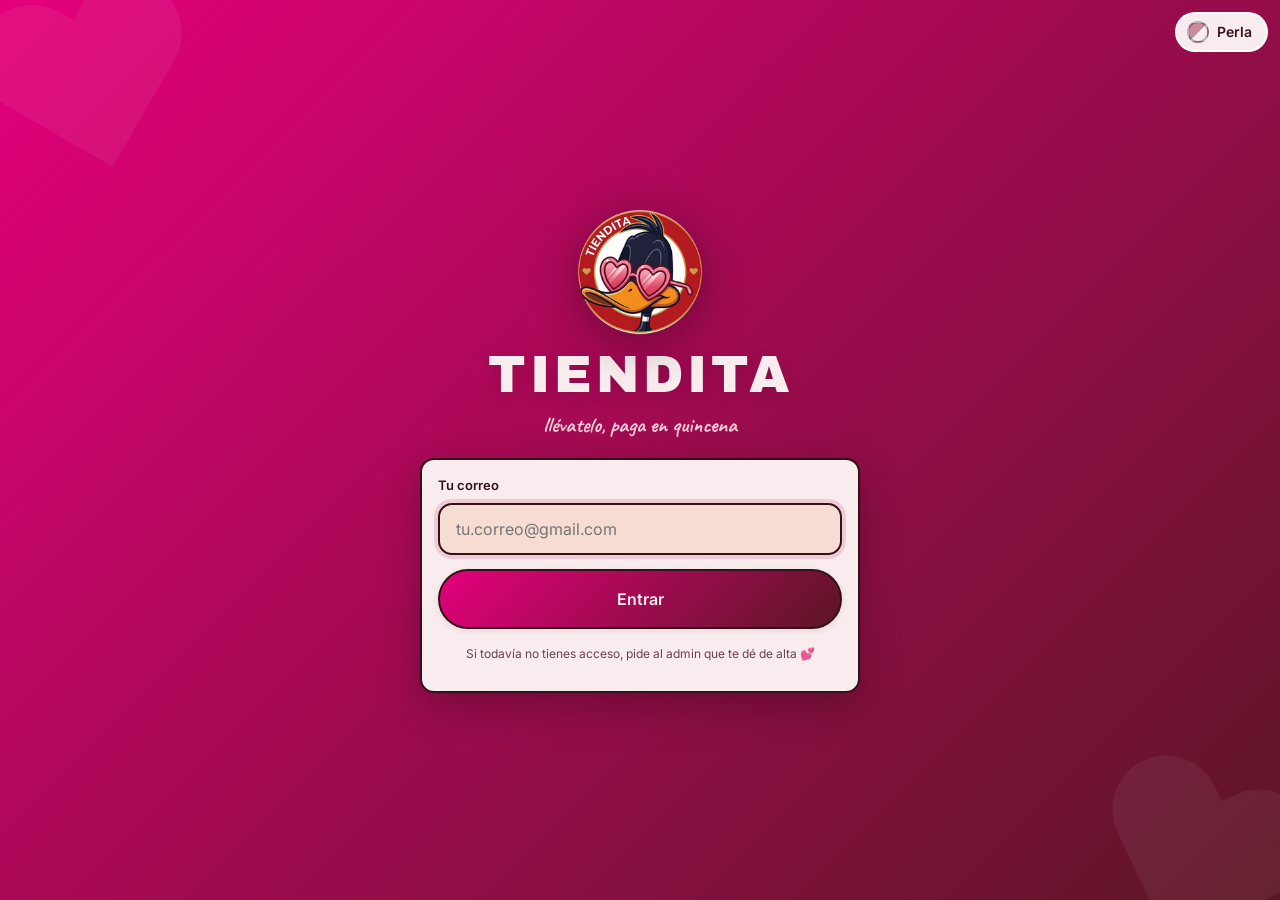
==== commit 02a8252f: "Logo completo y redondo (rehecho desde el original) Co-Authored-By: Claude Sonnet 5.5 <noreply@anthr" ====
--- a/docs/index.html
+++ b/docs/index.html
@@ -9,8 +9,8 @@
   <meta name="description" content="Tiendita - acceso para empleados">
   <title>Tiendita</title>
   <link rel="manifest" href="./manifest.json">
-  <link rel="icon" type="image/png" href="./logo-192.png">
-  <link rel="apple-touch-icon" href="./logo-180.png">
+  <link rel="icon" type="image/png" href="./logo-192.png?v=2">
+  <link rel="apple-touch-icon" href="./logo-180.png?v=2">
   <link rel="stylesheet" href="./styles.css?v=20" data-tema-css="perla">
   <link rel="stylesheet" href="./styles-diamante.css?v=20" data-tema-css="diamante" media="not all">
   <script src="./tema.js?v=2"></script>
@@ -21,7 +21,7 @@
   <div class="login">
 
     <div class="login__brand">
-      <img src="./logo-192.png" alt="" class="login__logo">
+      <img src="./logo-192.png?v=2" alt="" class="login__logo">
       <div class="login__name">TIENDITA</div>
       <div class="login__tagline">llévatelo, paga en quincena</div>
     </div>
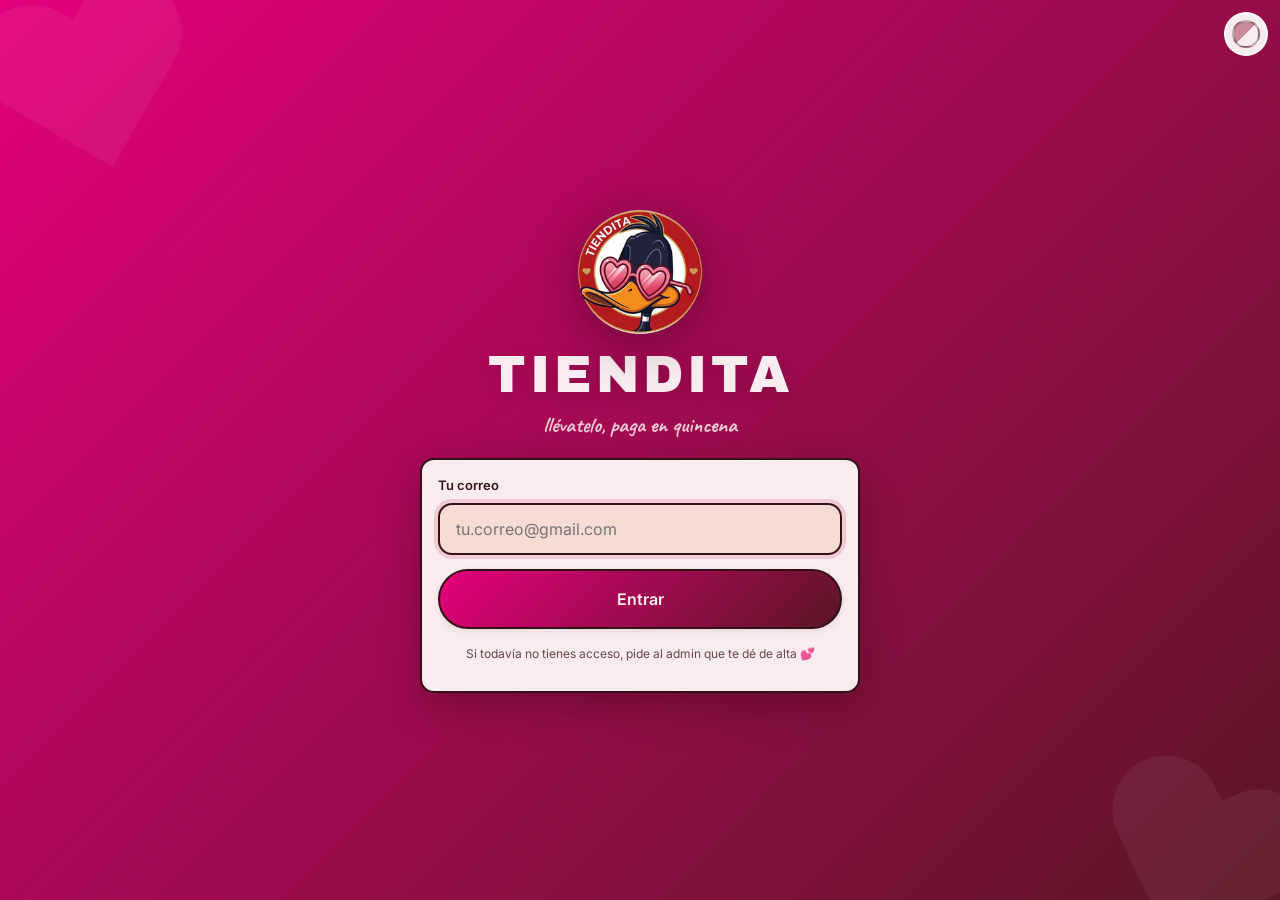
==== commit 5018379b: "Boton Color solo globo y ajustes de contraste en Perla y Diamante Co-Authored-By: Claude Sonnet 5.5 " ====
--- a/docs/index.html
+++ b/docs/index.html
@@ -11,9 +11,9 @@
   <link rel="manifest" href="./manifest.json">
   <link rel="icon" type="image/png" href="./logo-192.png?v=2">
   <link rel="apple-touch-icon" href="./logo-180.png?v=2">
-  <link rel="stylesheet" href="./styles.css?v=20" data-tema-css="perla">
-  <link rel="stylesheet" href="./styles-diamante.css?v=20" data-tema-css="diamante" media="not all">
-  <script src="./tema.js?v=2"></script>
+  <link rel="stylesheet" href="./styles.css?v=21" data-tema-css="perla">
+  <link rel="stylesheet" href="./styles-diamante.css?v=21" data-tema-css="diamante" media="not all">
+  <script src="./tema.js?v=3"></script>
 </head>
 <body>
   <span data-tema-boton data-flotante></span>
--- a/docs/styles.css
+++ b/docs/styles.css
@@ -1385,3 +1385,7 @@
   .app-header__actions { gap: 6px; flex-shrink: 0; }
   .app-header__actions .pill { padding-left: 10px; padding-right: 10px; }
 }
+
+/* Contraste: títulos en script sobre fondo claro y saludo sobre el héroe */
+.catalogo__title-script, .section-title-script { color: #B3124F; }
+.perfil__greet { color: #fff; font-size: 24px; }
--- a/docs/styles-diamante.css
+++ b/docs/styles-diamante.css
@@ -1386,3 +1386,7 @@
   .app-header__actions { gap: 6px; flex-shrink: 0; }
   .app-header__actions .pill { padding-left: 10px; padding-right: 10px; }
 }
+
+/* Contraste: títulos en script sobre fondo claro y saludo sobre el héroe */
+.catalogo__title-script, .section-title-script { color: #194989; }
+.perfil__greet { color: #fff; font-size: 24px; }
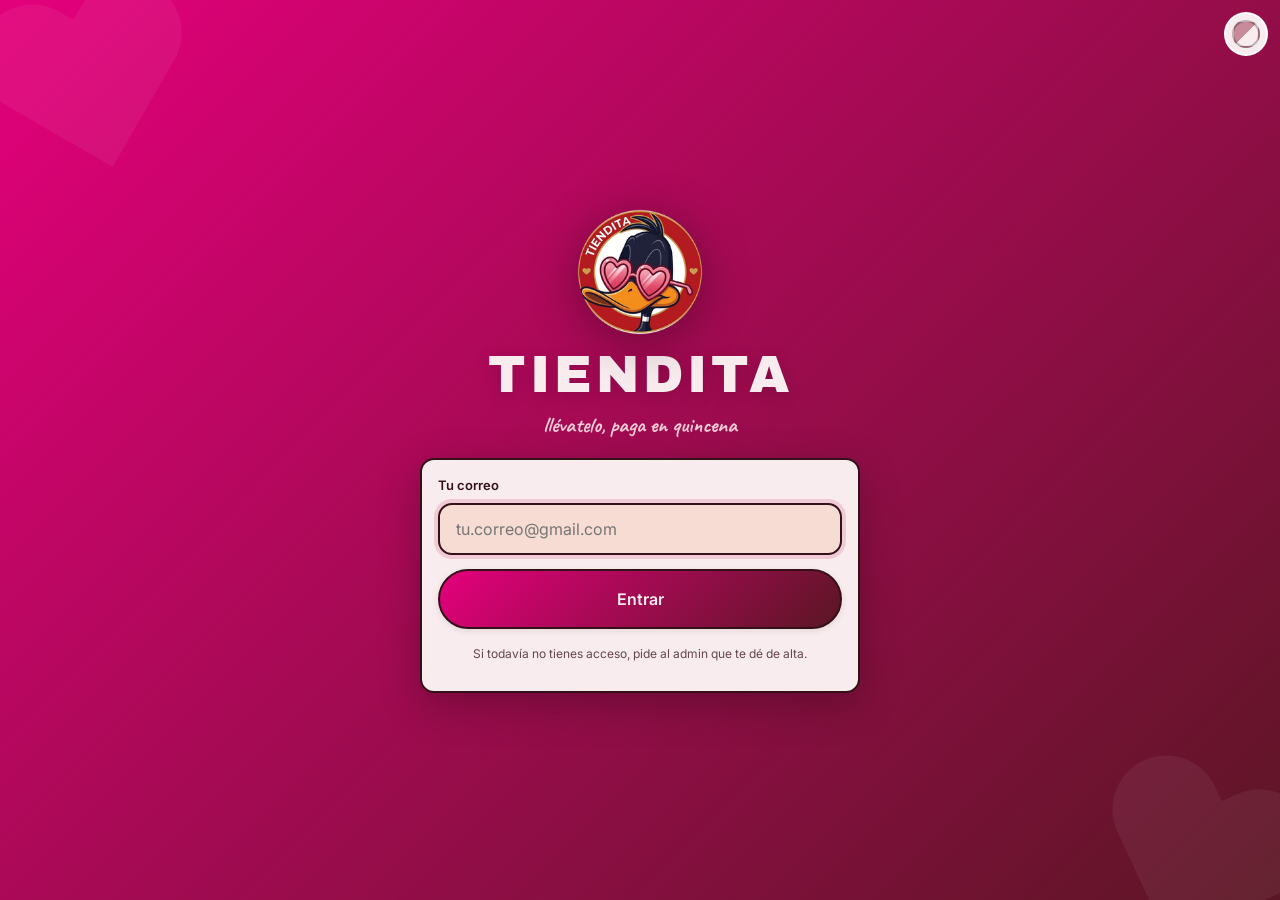
==== commit 8b3a924a: "Reglas de orden: Mi cuenta con deuda primero, nombres unicos, sin emojis ni cursiva Co-Authored-By: " ====
--- a/docs/index.html
+++ b/docs/index.html
@@ -11,8 +11,8 @@
   <link rel="manifest" href="./manifest.json">
   <link rel="icon" type="image/png" href="./logo-192.png?v=2">
   <link rel="apple-touch-icon" href="./logo-180.png?v=2">
-  <link rel="stylesheet" href="./styles.css?v=21" data-tema-css="perla">
-  <link rel="stylesheet" href="./styles-diamante.css?v=21" data-tema-css="diamante" media="not all">
+  <link rel="stylesheet" href="./styles.css?v=23" data-tema-css="perla">
+  <link rel="stylesheet" href="./styles-diamante.css?v=23" data-tema-css="diamante" media="not all">
   <script src="./tema.js?v=3"></script>
 </head>
 <body>
@@ -54,7 +54,7 @@
       </button>
 
       <p class="login__hint">
-        Si todavía no tienes acceso, pide al admin que te dé de alta 💕
+        Si todavía no tienes acceso, pide al admin que te dé de alta.
       </p>
     </div>
 
--- a/docs/styles.css
+++ b/docs/styles.css
@@ -1389,3 +1389,33 @@
 /* Contraste: títulos en script sobre fondo claro y saludo sobre el héroe */
 .catalogo__title-script, .section-title-script { color: #B3124F; }
 .perfil__greet { color: #fff; font-size: 24px; }
+
+/* ===== Escritorio: categorías en columnas y productos en fila compacta (sin tanto scroll vertical) ===== */
+@media (min-width: 900px) {
+  .catalogo-secciones { display: grid; grid-template-columns: repeat(auto-fit, minmax(300px, 1fr)); gap: 8px 24px; align-items: start; padding-bottom: 24px; }
+  .catalogo-secciones .seccion { min-width: 0; margin: 0; }
+  .seccion__titulo { margin-bottom: 14px; font-size: 20px; }
+  .catalogo-secciones .catalogo { display: flex; flex-direction: column; gap: 12px; padding: 0; }
+  .catalogo-secciones .product { flex-direction: row; text-align: left; align-items: center; padding: 12px 14px; gap: 12px; }
+  .catalogo-secciones .product__icon { width: 64px; height: 64px; font-size: 32px; border-radius: 14px; flex: none; }
+  .catalogo-secciones .product__info { flex: 1; min-width: 0; align-items: flex-start; width: auto; }
+  .catalogo-secciones .product__name { min-height: 0; justify-content: flex-start; text-align: left; font-size: 15px; }
+  .catalogo-secciones .product__meta { margin-top: 4px; font-size: 12px; }
+  .catalogo-secciones .product__action { flex-direction: column; align-items: flex-end; width: auto; margin: 0; padding: 0; border: 0; gap: 6px; }
+  .catalogo-secciones .product__price { font-size: 22px; }
+  .catalogo-secciones .product .btn { min-height: 36px; padding: 6px 18px; font-size: 14px; }
+  .catalogo-secciones .product__badge { top: -11px; left: 14px; right: auto; transform: none; }
+}
+
+/* ===== Orden y sobriedad: Mi cuenta con la deuda como protagonista, sin letra cursiva ni adornos ===== */
+.perfil__hero { background: none; color: var(--negro); border: 0; box-shadow: none; padding: 4px 0 8px; margin-bottom: var(--s-3); overflow: visible; }
+.perfil__hero::before, .perfil__hero::after { display: none; }
+.perfil__greet { font-family: var(--fuente-body); font-size: 15px; font-weight: 500; color: var(--gris); margin: 0; }
+.perfil__nombre { color: var(--negro); font-size: 28px; margin: 2px 0 0; }
+.perfil__correo { color: var(--gris); opacity: 1; font-size: 14px; }
+.section-title-script, .catalogo__title-script { font-family: var(--fuente-body); font-size: 15px; font-weight: 500; color: var(--gris); letter-spacing: 0; margin-left: 6px; }
+.star { color: #B89AA2; }
+.star--on { color: #C25A00; }
+.ico-svg { display: block; margin: 0 auto; }
+.app-bottomnav__ico { display: inline-flex; align-items: center; justify-content: center; }
+.bot-fab { display: inline-flex; align-items: center; justify-content: center; }
--- a/docs/styles-diamante.css
+++ b/docs/styles-diamante.css
@@ -1390,3 +1390,33 @@
 /* Contraste: títulos en script sobre fondo claro y saludo sobre el héroe */
 .catalogo__title-script, .section-title-script { color: #194989; }
 .perfil__greet { color: #fff; font-size: 24px; }
+
+/* ===== Escritorio: categorías en columnas y productos en fila compacta (sin tanto scroll vertical) ===== */
+@media (min-width: 900px) {
+  .catalogo-secciones { display: grid; grid-template-columns: repeat(auto-fit, minmax(300px, 1fr)); gap: 8px 24px; align-items: start; padding-bottom: 24px; }
+  .catalogo-secciones .seccion { min-width: 0; margin: 0; }
+  .seccion__titulo { margin-bottom: 14px; font-size: 20px; }
+  .catalogo-secciones .catalogo { display: flex; flex-direction: column; gap: 12px; padding: 0; }
+  .catalogo-secciones .product { flex-direction: row; text-align: left; align-items: center; padding: 12px 14px; gap: 12px; }
+  .catalogo-secciones .product__icon { width: 64px; height: 64px; font-size: 32px; border-radius: 14px; flex: none; }
+  .catalogo-secciones .product__info { flex: 1; min-width: 0; align-items: flex-start; width: auto; }
+  .catalogo-secciones .product__name { min-height: 0; justify-content: flex-start; text-align: left; font-size: 15px; }
+  .catalogo-secciones .product__meta { margin-top: 4px; font-size: 12px; }
+  .catalogo-secciones .product__action { flex-direction: column; align-items: flex-end; width: auto; margin: 0; padding: 0; border: 0; gap: 6px; }
+  .catalogo-secciones .product__price { font-size: 22px; }
+  .catalogo-secciones .product .btn { min-height: 36px; padding: 6px 18px; font-size: 14px; }
+  .catalogo-secciones .product__badge { top: -11px; left: 14px; right: auto; transform: none; }
+}
+
+/* ===== Orden y sobriedad: Mi cuenta con la deuda como protagonista, sin letra cursiva ni adornos ===== */
+.perfil__hero { background: none; color: var(--negro); border: 0; box-shadow: none; padding: 4px 0 8px; margin-bottom: var(--s-3); overflow: visible; }
+.perfil__hero::before, .perfil__hero::after { display: none; }
+.perfil__greet { font-family: var(--fuente-body); font-size: 15px; font-weight: 500; color: var(--gris); margin: 0; }
+.perfil__nombre { color: var(--negro); font-size: 28px; margin: 2px 0 0; }
+.perfil__correo { color: var(--gris); opacity: 1; font-size: 14px; }
+.section-title-script, .catalogo__title-script { font-family: var(--fuente-body); font-size: 15px; font-weight: 500; color: var(--gris); letter-spacing: 0; margin-left: 6px; }
+.star { color: #9CA7B6; }
+.star--on { color: #27889B; }
+.ico-svg { display: block; margin: 0 auto; }
+.app-bottomnav__ico { display: inline-flex; align-items: center; justify-content: center; }
+.bot-fab { display: inline-flex; align-items: center; justify-content: center; }
